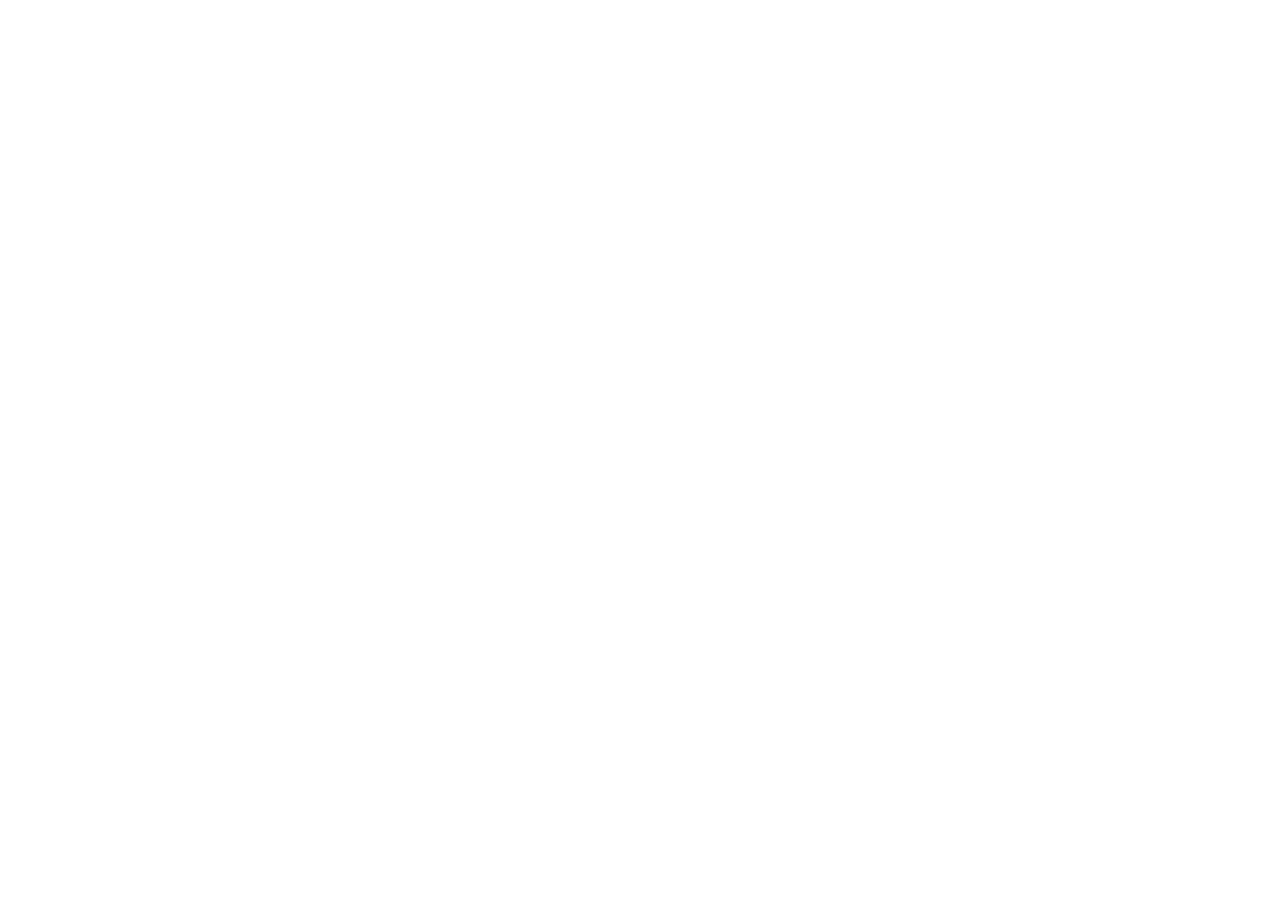
==== index.html @ c9d38338 "大事件练习" ====
<!DOCTYPE html>
<html lang="en">

<head>
    <meta charset="UTF-8">
    <meta name="viewport" content="width=device-width, initial-scale=1.0">
    <title>index</title>
</head>

<body>

</body>

</html>
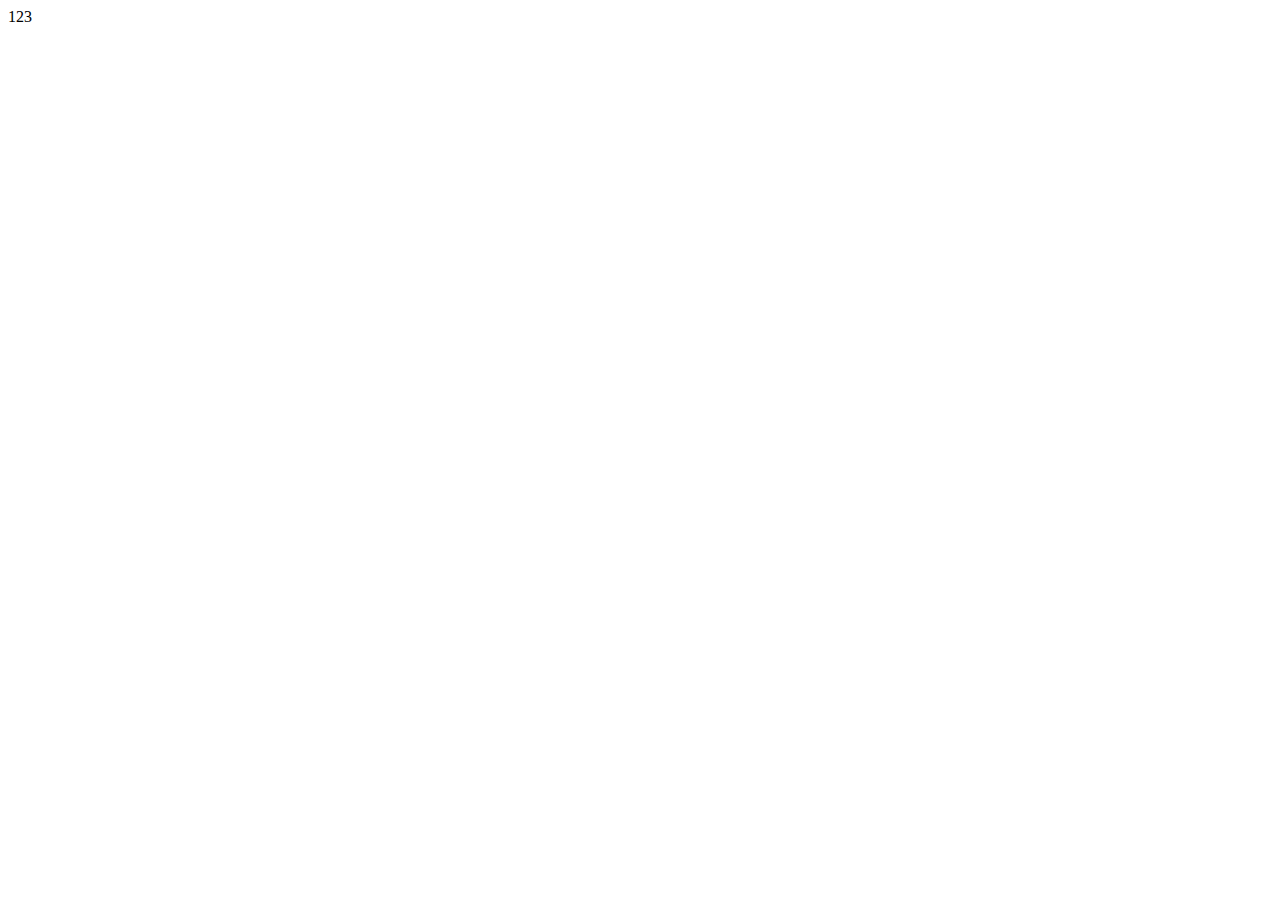
==== commit c206659b: "完成了登录和注册的功能" ====
--- a/index.html
+++ b/index.html
@@ -8,7 +8,7 @@
 </head>
 
 <body>
-
+    123
 </body>
 
 </html>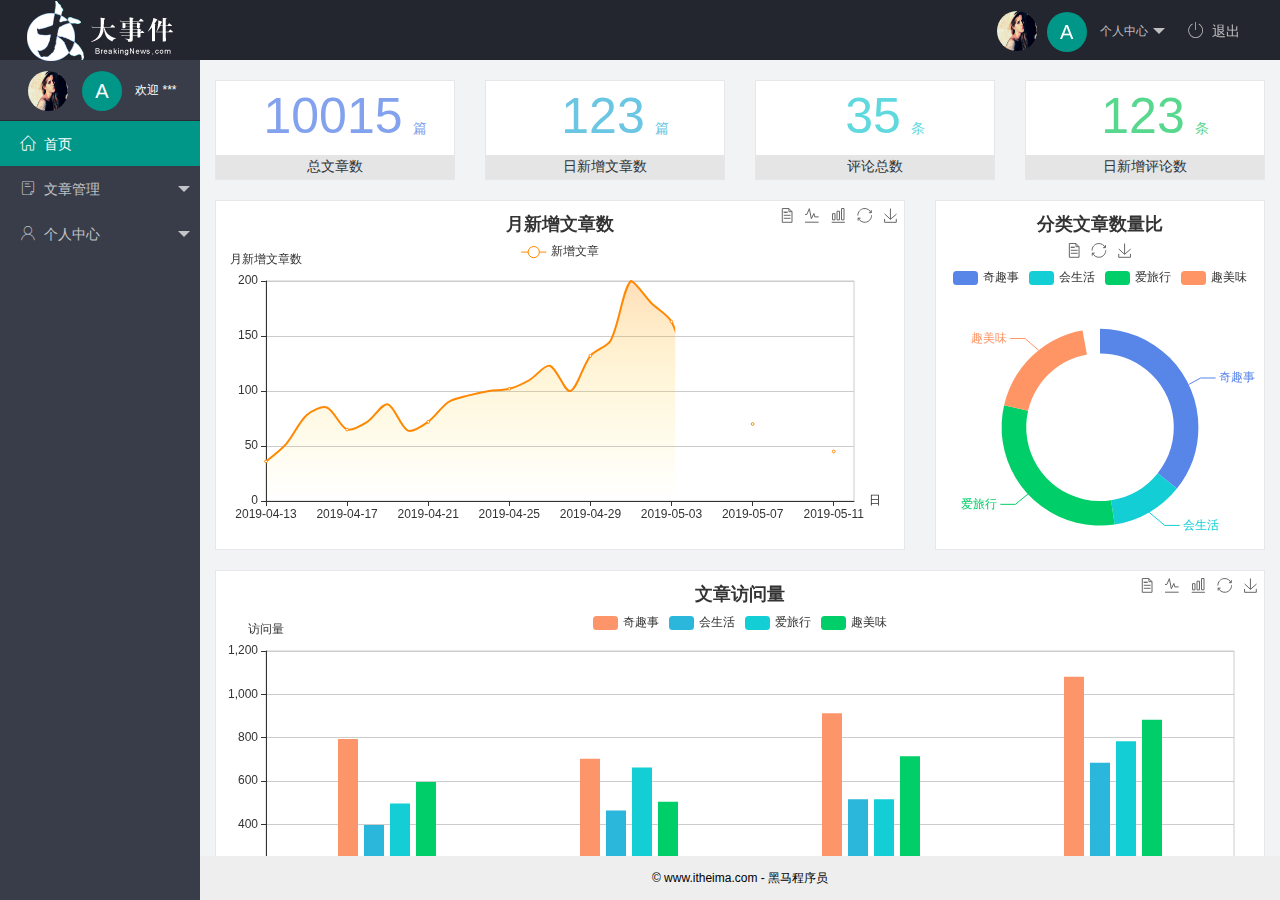
==== commit 20adfca5: "完成了主页功能的开发" ====
--- a/index.html
+++ b/index.html
@@ -4,11 +4,79 @@
 <head>
     <meta charset="UTF-8">
     <meta name="viewport" content="width=device-width, initial-scale=1.0">
-    <title>index</title>
+    <title>后台主页测试</title>
+    <link rel="stylesheet" href="./assets/lib/layui/css/layui.css">
+    <link rel="stylesheet" href="/assets/fonts/iconfont.css">
+    <link rel="stylesheet" href="./assets/css/index.css">
 </head>
 
-<body>
-    123
+<body class="layui-layout-body">
+
+    <div class="layui-layout layui-layout-admin">
+        <div class="layui-header">
+            <div class="layui-logo">
+                <img src="/assets/images/logo.png" alt="" />
+            </div>
+            <!-- 头部区域（可配合layui已有的水平导航） -->
+            <ul class="layui-nav layui-layout-right">
+                <li class="layui-nav-item">
+                    <a href="javascript:;" class="userinfo">
+                        <img src="./assets/images/sample2.jpg" class="layui-nav-img" /><span class="text-avatar">A</span> 个人中心
+                    </a>
+                    <dl class="layui-nav-child">
+                        <dd><a href="">基本资料</a></dd>
+                        <dd><a href="">更换头像</a></dd>
+                        <dd><a href="">重置密码</a></dd>
+                    </dl>
+                </li>
+                <li class="layui-nav-item"><a href="javascript:;" id="btnLogout"><span class="iconfont icon-tuichu"></span>退出</a></li>
+            </ul>
+        </div>
+        <div class="layui-side layui-bg-black">
+            <div class="layui-side-scroll" style="width: 205px;">
+                <div class="userinfo">
+                    <img src="./assets/images/sample2.jpg" class="layui-nav-img" /> <span class="text-avatar">A</span>
+                    <span id="welcome">欢迎 ***</span>
+                </div>
+                <!-- 左侧导航区域（可配合layui已有的垂直导航） -->
+                <ul class="layui-nav layui-nav-tree" lay-shrink="all">
+                    <li class="layui-nav-item layui-this"><a href="/home/dashboard.html" target="fm"><span class="iconfont icon-home"></span>首页</a></li>
+                    <li class="layui-nav-item">
+                        <a class="" href="javascript:;"><span class="iconfont icon-16"></span>文章管理</a>
+                        <dl class="layui-nav-child">
+                            <dd><a href="javascript:;"><i class="layui-icon layui-icon-app"></i>文章类别</a></dd>
+                            <dd><a href="javascript:;"><i class="layui-icon layui-icon-app"></i>文章列表</a></dd>
+                            <dd><a href="javascript:;"><i class="layui-icon layui-icon-app"></i>发布文章</a></dd>
+                        </dl>
+                    </li>
+                    <li class="layui-nav-item">
+                        <a href="javascript:;"><span class="iconfont icon-user"></span>个人中心</a>
+                        <dl class="layui-nav-child">
+                            <dd><a href="javascript:;"><i class="layui-icon layui-icon-app"></i>基本资料</a></dd>
+                            <dd><a href="javascript:;"><i class="layui-icon layui-icon-app"></i>更换头像</a></dd>
+                            <dd><a href="javascript:;"><i class="layui-icon layui-icon-app"></i>重置密码</a></dd>
+                        </dl>
+                    </li>
+                </ul>
+            </div>
+        </div>
+
+        <div class="layui-body">
+            <!-- 内容主体区域 -->
+            <iframe src="/home/dashboard.html" frameborder="0" name="fm"></iframe>
+        </div>
+
+        <div class="layui-footer">
+            <!-- 底部固定区域 -->
+            © www.itheima.com - 黑马程序员
+        </div>
+    </div>
+    <!-- 导入 layui 的JS文件 -->
+    <script src="./assets/lib/layui/layui.all.js"></script>
+    <!-- 导入Jquery -->
+    <script src="./assets/lib/jquery.js"></script>
+    <script src="./assets/js/baseAPI.js"></script>
+    <script src="./assets/js/index.js"></script>
 </body>
 
 </html>--- a/assets/lib/layui/css/layui.css
+++ b/assets/lib/layui/css/layui.css
@@ -0,0 +1,2 @@
+/** layui-v2.5.5 MIT License By https://www.layui.com */
+ .layui-inline,img{display:inline-block;vertical-align:middle}h1,h2,h3,h4,h5,h6{font-weight:400}.layui-edge,.layui-header,.layui-inline,.layui-main{position:relative}.layui-body,.layui-edge,.layui-elip{overflow:hidden}.layui-btn,.layui-edge,.layui-inline,img{vertical-align:middle}.layui-btn,.layui-disabled,.layui-icon,.layui-unselect{-moz-user-select:none;-webkit-user-select:none;-ms-user-select:none}.layui-elip,.layui-form-checkbox span,.layui-form-pane .layui-form-label{text-overflow:ellipsis;white-space:nowrap}.layui-breadcrumb,.layui-tree-btnGroup{visibility:hidden}blockquote,body,button,dd,div,dl,dt,form,h1,h2,h3,h4,h5,h6,input,li,ol,p,pre,td,textarea,th,ul{margin:0;padding:0;-webkit-tap-highlight-color:rgba(0,0,0,0)}a:active,a:hover{outline:0}img{border:none}li{list-style:none}table{border-collapse:collapse;border-spacing:0}h4,h5,h6{font-size:100%}button,input,optgroup,option,select,textarea{font-family:inherit;font-size:inherit;font-style:inherit;font-weight:inherit;outline:0}pre{white-space:pre-wrap;white-space:-moz-pre-wrap;white-space:-pre-wrap;white-space:-o-pre-wrap;word-wrap:break-word}body{line-height:24px;font:14px Helvetica Neue,Helvetica,PingFang SC,Tahoma,Arial,sans-serif}hr{height:1px;margin:10px 0;border:0;clear:both}a{color:#333;text-decoration:none}a:hover{color:#777}a cite{font-style:normal;*cursor:pointer}.layui-border-box,.layui-border-box *{box-sizing:border-box}.layui-box,.layui-box *{box-sizing:content-box}.layui-clear{clear:both;*zoom:1}.layui-clear:after{content:'\20';clear:both;*zoom:1;display:block;height:0}.layui-inline{*display:inline;*zoom:1}.layui-edge{display:inline-block;width:0;height:0;border-width:6px;border-style:dashed;border-color:transparent}.layui-edge-top{top:-4px;border-bottom-color:#999;border-bottom-style:solid}.layui-edge-right{border-left-color:#999;border-left-style:solid}.layui-edge-bottom{top:2px;border-top-color:#999;border-top-style:solid}.layui-edge-left{border-right-color:#999;border-right-style:solid}.layui-disabled,.layui-disabled:hover{color:#d2d2d2!important;cursor:not-allowed!important}.layui-circle{border-radius:100%}.layui-show{display:block!important}.layui-hide{display:none!important}@font-face{font-family:layui-icon;src:url(../font/iconfont.eot?v=250);src:url(../font/iconfont.eot?v=250#iefix) format('embedded-opentype'),url(../font/iconfont.woff2?v=250) format('woff2'),url(../font/iconfont.woff?v=250) format('woff'),url(../font/iconfont.ttf?v=250) format('truetype'),url(../font/iconfont.svg?v=250#layui-icon) format('svg')}.layui-icon{font-family:layui-icon!important;font-size:16px;font-style:normal;-webkit-font-smoothing:antialiased;-moz-osx-font-smoothing:grayscale}.layui-icon-reply-fill:before{content:"\e611"}.layui-icon-set-fill:before{content:"\e614"}.layui-icon-menu-fill:before{content:"\e60f"}.layui-icon-search:before{content:"\e615"}.layui-icon-share:before{content:"\e641"}.layui-icon-set-sm:before{content:"\e620"}.layui-icon-engine:before{content:"\e628"}.layui-icon-close:before{content:"\1006"}.layui-icon-close-fill:before{content:"\1007"}.layui-icon-chart-screen:before{content:"\e629"}.layui-icon-star:before{content:"\e600"}.layui-icon-circle-dot:before{content:"\e617"}.layui-icon-chat:before{content:"\e606"}.layui-icon-release:before{content:"\e609"}.layui-icon-list:before{content:"\e60a"}.layui-icon-chart:before{content:"\e62c"}.layui-icon-ok-circle:before{content:"\1005"}.layui-icon-layim-theme:before{content:"\e61b"}.layui-icon-table:before{content:"\e62d"}.layui-icon-right:before{content:"\e602"}.layui-icon-left:before{content:"\e603"}.layui-icon-cart-simple:before{content:"\e698"}.layui-icon-face-cry:before{content:"\e69c"}.layui-icon-face-smile:before{content:"\e6af"}.layui-icon-survey:before{content:"\e6b2"}.layui-icon-tree:before{content:"\e62e"}.layui-icon-upload-circle:before{content:"\e62f"}.layui-icon-add-circle:before{content:"\e61f"}.layui-icon-download-circle:before{content:"\e601"}.layui-icon-templeate-1:before{content:"\e630"}.layui-icon-util:before{content:"\e631"}.layui-icon-face-surprised:before{content:"\e664"}.layui-icon-edit:before{content:"\e642"}.layui-icon-speaker:before{content:"\e645"}.layui-icon-down:before{content:"\e61a"}.layui-icon-file:before{content:"\e621"}.layui-icon-layouts:before{content:"\e632"}.layui-icon-rate-half:before{content:"\e6c9"}.layui-icon-add-circle-fine:before{content:"\e608"}.layui-icon-prev-circle:before{content:"\e633"}.layui-icon-read:before{content:"\e705"}.layui-icon-404:before{content:"\e61c"}.layui-icon-carousel:before{content:"\e634"}.layui-icon-help:before{content:"\e607"}.layui-icon-code-circle:before{content:"\e635"}.layui-icon-water:before{content:"\e636"}.layui-icon-username:before{content:"\e66f"}.layui-icon-find-fill:before{content:"\e670"}.layui-icon-about:before{content:"\e60b"}.layui-icon-location:before{content:"\e715"}.layui-icon-up:before{content:"\e619"}.layui-icon-pause:before{content:"\e651"}.layui-icon-date:before{content:"\e637"}.layui-icon-layim-uploadfile:before{content:"\e61d"}.layui-icon-delete:before{content:"\e640"}.layui-icon-play:before{content:"\e652"}.layui-icon-top:before{content:"\e604"}.layui-icon-friends:before{content:"\e612"}.layui-icon-refresh-3:before{content:"\e9aa"}.layui-icon-ok:before{content:"\e605"}.layui-icon-layer:before{content:"\e638"}.layui-icon-face-smile-fine:before{content:"\e60c"}.layui-icon-dollar:before{content:"\e659"}.layui-icon-group:before{content:"\e613"}.layui-icon-layim-download:before{content:"\e61e"}.layui-icon-picture-fine:before{content:"\e60d"}.layui-icon-link:before{content:"\e64c"}.layui-icon-diamond:before{content:"\e735"}.layui-icon-log:before{content:"\e60e"}.layui-icon-rate-solid:before{content:"\e67a"}.layui-icon-fonts-del:before{content:"\e64f"}.layui-icon-unlink:before{content:"\e64d"}.layui-icon-fonts-clear:before{content:"\e639"}.layui-icon-triangle-r:before{content:"\e623"}.layui-icon-circle:before{content:"\e63f"}.layui-icon-radio:before{content:"\e643"}.layui-icon-align-center:before{content:"\e647"}.layui-icon-align-right:before{content:"\e648"}.layui-icon-align-left:before{content:"\e649"}.layui-icon-loading-1:before{content:"\e63e"}.layui-icon-return:before{content:"\e65c"}.layui-icon-fonts-strong:before{content:"\e62b"}.layui-icon-upload:before{content:"\e67c"}.layui-icon-dialogue:before{content:"\e63a"}.layui-icon-video:before{content:"\e6ed"}.layui-icon-headset:before{content:"\e6fc"}.layui-icon-cellphone-fine:before{content:"\e63b"}.layui-icon-add-1:before{content:"\e654"}.layui-icon-face-smile-b:before{content:"\e650"}.layui-icon-fonts-html:before{content:"\e64b"}.layui-icon-form:before{content:"\e63c"}.layui-icon-cart:before{content:"\e657"}.layui-icon-camera-fill:before{content:"\e65d"}.layui-icon-tabs:before{content:"\e62a"}.layui-icon-fonts-code:before{content:"\e64e"}.layui-icon-fire:before{content:"\e756"}.layui-icon-set:before{content:"\e716"}.layui-icon-fonts-u:before{content:"\e646"}.layui-icon-triangle-d:before{content:"\e625"}.layui-icon-tips:before{content:"\e702"}.layui-icon-picture:before{content:"\e64a"}.layui-icon-more-vertical:before{content:"\e671"}.layui-icon-flag:before{content:"\e66c"}.layui-icon-loading:before{content:"\e63d"}.layui-icon-fonts-i:before{content:"\e644"}.layui-icon-refresh-1:before{content:"\e666"}.layui-icon-rmb:before{content:"\e65e"}.layui-icon-home:before{content:"\e68e"}.layui-icon-user:before{content:"\e770"}.layui-icon-notice:before{content:"\e667"}.layui-icon-login-weibo:before{content:"\e675"}.layui-icon-voice:before{content:"\e688"}.layui-icon-upload-drag:before{content:"\e681"}.layui-icon-login-qq:before{content:"\e676"}.layui-icon-snowflake:before{content:"\e6b1"}.layui-icon-file-b:before{content:"\e655"}.layui-icon-template:before{content:"\e663"}.layui-icon-auz:before{content:"\e672"}.layui-icon-console:before{content:"\e665"}.layui-icon-app:before{content:"\e653"}.layui-icon-prev:before{content:"\e65a"}.layui-icon-website:before{content:"\e7ae"}.layui-icon-next:before{content:"\e65b"}.layui-icon-component:before{content:"\e857"}.layui-icon-more:before{content:"\e65f"}.layui-icon-login-wechat:before{content:"\e677"}.layui-icon-shrink-right:before{content:"\e668"}.layui-icon-spread-left:before{content:"\e66b"}.layui-icon-camera:before{content:"\e660"}.layui-icon-note:before{content:"\e66e"}.layui-icon-refresh:before{content:"\e669"}.layui-icon-female:before{content:"\e661"}.layui-icon-male:before{content:"\e662"}.layui-icon-password:before{content:"\e673"}.layui-icon-senior:before{content:"\e674"}.layui-icon-theme:before{content:"\e66a"}.layui-icon-tread:before{content:"\e6c5"}.layui-icon-praise:before{content:"\e6c6"}.layui-icon-star-fill:before{content:"\e658"}.layui-icon-rate:before{content:"\e67b"}.layui-icon-template-1:before{content:"\e656"}.layui-icon-vercode:before{content:"\e679"}.layui-icon-cellphone:before{content:"\e678"}.layui-icon-screen-full:before{content:"\e622"}.layui-icon-screen-restore:before{content:"\e758"}.layui-icon-cols:before{content:"\e610"}.layui-icon-export:before{content:"\e67d"}.layui-icon-print:before{content:"\e66d"}.layui-icon-slider:before{content:"\e714"}.layui-icon-addition:before{content:"\e624"}.layui-icon-subtraction:before{content:"\e67e"}.layui-icon-service:before{content:"\e626"}.layui-icon-transfer:before{content:"\e691"}.layui-main{width:1140px;margin:0 auto}.layui-header{z-index:1000;height:60px}.layui-header a:hover{transition:all .5s;-webkit-transition:all .5s}.layui-side{position:fixed;left:0;top:0;bottom:0;z-index:999;width:200px;overflow-x:hidden}.layui-side-scroll{position:relative;width:220px;height:100%;overflow-x:hidden}.layui-body{position:absolute;left:200px;right:0;top:0;bottom:0;z-index:998;width:auto;overflow-y:auto;box-sizing:border-box}.layui-layout-body{overflow:hidden}.layui-layout-admin .layui-header{background-color:#23262E}.layui-layout-admin .layui-side{top:60px;width:200px;overflow-x:hidden}.layui-layout-admin .layui-body{position:fixed;top:60px;bottom:44px}.layui-layout-admin .layui-main{width:auto;margin:0 15px}.layui-layout-admin .layui-footer{position:fixed;left:200px;right:0;bottom:0;height:44px;line-height:44px;padding:0 15px;background-color:#eee}.layui-layout-admin .layui-logo{position:absolute;left:0;top:0;width:200px;height:100%;line-height:60px;text-align:center;color:#009688;font-size:16px}.layui-layout-admin .layui-header .layui-nav{background:0 0}.layui-layout-left{position:absolute!important;left:200px;top:0}.layui-layout-right{position:absolute!important;right:0;top:0}.layui-container{position:relative;margin:0 auto;padding:0 15px;box-sizing:border-box}.layui-fluid{position:relative;margin:0 auto;padding:0 15px}.layui-row:after,.layui-row:before{content:'';display:block;clear:both}.layui-col-lg1,.layui-col-lg10,.layui-col-lg11,.layui-col-lg12,.layui-col-lg2,.layui-col-lg3,.layui-col-lg4,.layui-col-lg5,.layui-col-lg6,.layui-col-lg7,.layui-col-lg8,.layui-col-lg9,.layui-col-md1,.layui-col-md10,.layui-col-md11,.layui-col-md12,.layui-col-md2,.layui-col-md3,.layui-col-md4,.layui-col-md5,.layui-col-md6,.layui-col-md7,.layui-col-md8,.layui-col-md9,.layui-col-sm1,.layui-col-sm10,.layui-col-sm11,.layui-col-sm12,.layui-col-sm2,.layui-col-sm3,.layui-col-sm4,.layui-col-sm5,.layui-col-sm6,.layui-col-sm7,.layui-col-sm8,.layui-col-sm9,.layui-col-xs1,.layui-col-xs10,.layui-col-xs11,.layui-col-xs12,.layui-col-xs2,.layui-col-xs3,.layui-col-xs4,.layui-col-xs5,.layui-col-xs6,.layui-col-xs7,.layui-col-xs8,.layui-col-xs9{position:relative;display:block;box-sizing:border-box}.layui-col-xs1,.layui-col-xs10,.layui-col-xs11,.layui-col-xs12,.layui-col-xs2,.layui-col-xs3,.layui-col-xs4,.layui-col-xs5,.layui-col-xs6,.layui-col-xs7,.layui-col-xs8,.layui-col-xs9{float:left}.layui-col-xs1{width:8.33333333%}.layui-col-xs2{width:16.66666667%}.layui-col-xs3{width:25%}.layui-col-xs4{width:33.33333333%}.layui-col-xs5{width:41.66666667%}.layui-col-xs6{width:50%}.layui-col-xs7{width:58.33333333%}.layui-col-xs8{width:66.66666667%}.layui-col-xs9{width:75%}.layui-col-xs10{width:83.33333333%}.layui-col-xs11{width:91.66666667%}.layui-col-xs12{width:100%}.layui-col-xs-offset1{margin-left:8.33333333%}.layui-col-xs-offset2{margin-left:16.66666667%}.layui-col-xs-offset3{margin-left:25%}.layui-col-xs-offset4{margin-left:33.33333333%}.layui-col-xs-offset5{margin-left:41.66666667%}.layui-col-xs-offset6{margin-left:50%}.layui-col-xs-offset7{margin-left:58.33333333%}.layui-col-xs-offset8{margin-left:66.66666667%}.layui-col-xs-offset9{margin-left:75%}.layui-col-xs-offset10{margin-left:83.33333333%}.layui-col-xs-offset11{margin-left:91.66666667%}.layui-col-xs-offset12{margin-left:100%}@media screen and (max-width:768px){.layui-hide-xs{display:none!important}.layui-show-xs-block{display:block!important}.layui-show-xs-inline{display:inline!important}.layui-show-xs-inline-block{display:inline-block!important}}@media screen and (min-width:768px){.layui-container{width:750px}.layui-hide-sm{display:none!important}.layui-show-sm-block{display:block!important}.layui-show-sm-inline{display:inline!important}.layui-show-sm-inline-block{display:inline-block!important}.layui-col-sm1,.layui-col-sm10,.layui-col-sm11,.layui-col-sm12,.layui-col-sm2,.layui-col-sm3,.layui-col-sm4,.layui-col-sm5,.layui-col-sm6,.layui-col-sm7,.layui-col-sm8,.layui-col-sm9{float:left}.layui-col-sm1{width:8.33333333%}.layui-col-sm2{width:16.66666667%}.layui-col-sm3{width:25%}.layui-col-sm4{width:33.33333333%}.layui-col-sm5{width:41.66666667%}.layui-col-sm6{width:50%}.layui-col-sm7{width:58.33333333%}.layui-col-sm8{width:66.66666667%}.layui-col-sm9{width:75%}.layui-col-sm10{width:83.33333333%}.layui-col-sm11{width:91.66666667%}.layui-col-sm12{width:100%}.layui-col-sm-offset1{margin-left:8.33333333%}.layui-col-sm-offset2{margin-left:16.66666667%}.layui-col-sm-offset3{margin-left:25%}.layui-col-sm-offset4{margin-left:33.33333333%}.layui-col-sm-offset5{margin-left:41.66666667%}.layui-col-sm-offset6{margin-left:50%}.layui-col-sm-offset7{margin-left:58.33333333%}.layui-col-sm-offset8{margin-left:66.66666667%}.layui-col-sm-offset9{margin-left:75%}.layui-col-sm-offset10{margin-left:83.33333333%}.layui-col-sm-offset11{margin-left:91.66666667%}.layui-col-sm-offset12{margin-left:100%}}@media screen and (min-width:992px){.layui-container{width:970px}.layui-hide-md{display:none!important}.layui-show-md-block{display:block!important}.layui-show-md-inline{display:inline!important}.layui-show-md-inline-block{display:inline-block!important}.layui-col-md1,.layui-col-md10,.layui-col-md11,.layui-col-md12,.layui-col-md2,.layui-col-md3,.layui-col-md4,.layui-col-md5,.layui-col-md6,.layui-col-md7,.layui-col-md8,.layui-col-md9{float:left}.layui-col-md1{width:8.33333333%}.layui-col-md2{width:16.66666667%}.layui-col-md3{width:25%}.layui-col-md4{width:33.33333333%}.layui-col-md5{width:41.66666667%}.layui-col-md6{width:50%}.layui-col-md7{width:58.33333333%}.layui-col-md8{width:66.66666667%}.layui-col-md9{width:75%}.layui-col-md10{width:83.33333333%}.layui-col-md11{width:91.66666667%}.layui-col-md12{width:100%}.layui-col-md-offset1{margin-left:8.33333333%}.layui-col-md-offset2{margin-left:16.66666667%}.layui-col-md-offset3{margin-left:25%}.layui-col-md-offset4{margin-left:33.33333333%}.layui-col-md-offset5{margin-left:41.66666667%}.layui-col-md-offset6{margin-left:50%}.layui-col-md-offset7{margin-left:58.33333333%}.layui-col-md-offset8{margin-left:66.66666667%}.layui-col-md-offset9{margin-left:75%}.layui-col-md-offset10{margin-left:83.33333333%}.layui-col-md-offset11{margin-left:91.66666667%}.layui-col-md-offset12{margin-left:100%}}@media screen and (min-width:1200px){.layui-container{width:1170px}.layui-hide-lg{display:none!important}.layui-show-lg-block{display:block!important}.layui-show-lg-inline{display:inline!important}.layui-show-lg-inline-block{display:inline-block!important}.layui-col-lg1,.layui-col-lg10,.layui-col-lg11,.layui-col-lg12,.layui-col-lg2,.layui-col-lg3,.layui-col-lg4,.layui-col-lg5,.layui-col-lg6,.layui-col-lg7,.layui-col-lg8,.layui-col-lg9{float:left}.layui-col-lg1{width:8.33333333%}.layui-col-lg2{width:16.66666667%}.layui-col-lg3{width:25%}.layui-col-lg4{width:33.33333333%}.layui-col-lg5{width:41.66666667%}.layui-col-lg6{width:50%}.layui-col-lg7{width:58.33333333%}.layui-col-lg8{width:66.66666667%}.layui-col-lg9{width:75%}.layui-col-lg10{width:83.33333333%}.layui-col-lg11{width:91.66666667%}.layui-col-lg12{width:100%}.layui-col-lg-offset1{margin-left:8.33333333%}.layui-col-lg-offset2{margin-left:16.66666667%}.layui-col-lg-offset3{margin-left:25%}.layui-col-lg-offset4{margin-left:33.33333333%}.layui-col-lg-offset5{margin-left:41.66666667%}.layui-col-lg-offset6{margin-left:50%}.layui-col-lg-offset7{margin-left:58.33333333%}.layui-col-lg-offset8{margin-left:66.66666667%}.layui-col-lg-offset9{margin-left:75%}.layui-col-lg-offset10{margin-left:83.33333333%}.layui-col-lg-offset11{margin-left:91.66666667%}.layui-col-lg-offset12{margin-left:100%}}.layui-col-space1{margin:-.5px}.layui-col-space1>*{padding:.5px}.layui-col-space3{margin:-1.5px}.layui-col-space3>*{padding:1.5px}.layui-col-space5{margin:-2.5px}.layui-col-space5>*{padding:2.5px}.layui-col-space8{margin:-3.5px}.layui-col-space8>*{padding:3.5px}.layui-col-space10{margin:-5px}.layui-col-space10>*{padding:5px}.layui-col-space12{margin:-6px}.layui-col-space12>*{padding:6px}.layui-col-space15{margin:-7.5px}.layui-col-space15>*{padding:7.5px}.layui-col-space18{margin:-9px}.layui-col-space18>*{padding:9px}.layui-col-space20{margin:-10px}.layui-col-space20>*{padding:10px}.layui-col-space22{margin:-11px}.layui-col-space22>*{padding:11px}.layui-col-space25{margin:-12.5px}.layui-col-space25>*{padding:12.5px}.layui-col-space30{margin:-15px}.layui-col-space30>*{padding:15px}.layui-btn,.layui-input,.layui-select,.layui-textarea,.layui-upload-button{outline:0;-webkit-appearance:none;transition:all .3s;-webkit-transition:all .3s;box-sizing:border-box}.layui-elem-quote{margin-bottom:10px;padding:15px;line-height:22px;border-left:5px solid #009688;border-radius:0 2px 2px 0;background-color:#f2f2f2}.layui-quote-nm{border-style:solid;border-width:1px 1px 1px 5px;background:0 0}.layui-elem-field{margin-bottom:10px;padding:0;border-width:1px;border-style:solid}.layui-elem-field legend{margin-left:20px;padding:0 10px;font-size:20px;font-weight:300}.layui-field-title{margin:10px 0 20px;border-width:1px 0 0}.layui-field-box{padding:10px 15px}.layui-field-title .layui-field-box{padding:10px 0}.layui-progress{position:relative;height:6px;border-radius:20px;background-color:#e2e2e2}.layui-progress-bar{position:absolute;left:0;top:0;width:0;max-width:100%;height:6px;border-radius:20px;text-align:right;background-color:#5FB878;transition:all .3s;-webkit-transition:all .3s}.layui-progress-big,.layui-progress-big .layui-progress-bar{height:18px;line-height:18px}.layui-progress-text{position:relative;top:-20px;line-height:18px;font-size:12px;color:#666}.layui-progress-big .layui-progress-text{position:static;padding:0 10px;color:#fff}.layui-collapse{border-width:1px;border-style:solid;border-radius:2px}.layui-colla-content,.layui-colla-item{border-top-width:1px;border-top-style:solid}.layui-colla-item:first-child{border-top:none}.layui-colla-title{position:relative;height:42px;line-height:42px;padding:0 15px 0 35px;color:#333;background-color:#f2f2f2;cursor:pointer;font-size:14px;overflow:hidden}.layui-colla-content{display:none;padding:10px 15px;line-height:22px;color:#666}.layui-colla-icon{position:absolute;left:15px;top:0;font-size:14px}.layui-card{margin-bottom:15px;border-radius:2px;background-color:#fff;box-shadow:0 1px 2px 0 rgba(0,0,0,.05)}.layui-card:last-child{margin-bottom:0}.layui-card-header{position:relative;height:42px;line-height:42px;padding:0 15px;border-bottom:1px solid #f6f6f6;color:#333;border-radius:2px 2px 0 0;font-size:14px}.layui-bg-black,.layui-bg-blue,.layui-bg-cyan,.layui-bg-green,.layui-bg-orange,.layui-bg-red{color:#fff!important}.layui-card-body{position:relative;padding:10px 15px;line-height:24px}.layui-card-body[pad15]{padding:15px}.layui-card-body[pad20]{padding:20px}.layui-card-body .layui-table{margin:5px 0}.layui-card .layui-tab{margin:0}.layui-panel-window{position:relative;padding:15px;border-radius:0;border-top:5px solid #E6E6E6;background-color:#fff}.layui-auxiliar-moving{position:fixed;left:0;right:0;top:0;bottom:0;width:100%;height:100%;background:0 0;z-index:9999999999}.layui-form-label,.layui-form-mid,.layui-form-select,.layui-input-block,.layui-input-inline,.layui-textarea{position:relative}.layui-bg-red{background-color:#FF5722!important}.layui-bg-orange{background-color:#FFB800!important}.layui-bg-green{background-color:#009688!important}.layui-bg-cyan{background-color:#2F4056!important}.layui-bg-blue{background-color:#1E9FFF!important}.layui-bg-black{background-color:#393D49!important}.layui-bg-gray{background-color:#eee!important;color:#666!important}.layui-badge-rim,.layui-colla-content,.layui-colla-item,.layui-collapse,.layui-elem-field,.layui-form-pane .layui-form-item[pane],.layui-form-pane .layui-form-label,.layui-input,.layui-layedit,.layui-layedit-tool,.layui-quote-nm,.layui-select,.layui-tab-bar,.layui-tab-card,.layui-tab-title,.layui-tab-title .layui-this:after,.layui-textarea{border-color:#e6e6e6}.layui-timeline-item:before,hr{background-color:#e6e6e6}.layui-text{line-height:22px;font-size:14px;color:#666}.layui-text h1,.layui-text h2,.layui-text h3{font-weight:500;color:#333}.layui-text h1{font-size:30px}.layui-text h2{font-size:24px}.layui-text h3{font-size:18px}.layui-text a:not(.layui-btn){color:#01AAED}.layui-text a:not(.layui-btn):hover{text-decoration:underline}.layui-text ul{padding:5px 0 5px 15px}.layui-text ul li{margin-top:5px;list-style-type:disc}.layui-text em,.layui-word-aux{color:#999!important;padding:0 5px!important}.layui-btn{display:inline-block;height:38px;line-height:38px;padding:0 18px;background-color:#009688;color:#fff;white-space:nowrap;text-align:center;font-size:14px;border:none;border-radius:2px;cursor:pointer}.layui-btn:hover{opacity:.8;filter:alpha(opacity=80);color:#fff}.layui-btn:active{opacity:1;filter:alpha(opacity=100)}.layui-btn+.layui-btn{margin-left:10px}.layui-btn-container{font-size:0}.layui-btn-container .layui-btn{margin-right:10px;margin-bottom:10px}.layui-btn-container .layui-btn+.layui-btn{margin-left:0}.layui-table .layui-btn-container .layui-btn{margin-bottom:9px}.layui-btn-radius{border-radius:100px}.layui-btn .layui-icon{margin-right:3px;font-size:18px;vertical-align:bottom;vertical-align:middle\9}.layui-btn-primary{border:1px solid #C9C9C9;background-color:#fff;color:#555}.layui-btn-primary:hover{border-color:#009688;color:#333}.layui-btn-normal{background-color:#1E9FFF}.layui-btn-warm{background-color:#FFB800}.layui-btn-danger{background-color:#FF5722}.layui-btn-checked{background-color:#5FB878}.layui-btn-disabled,.layui-btn-disabled:active,.layui-btn-disabled:hover{border:1px solid #e6e6e6;background-color:#FBFBFB;color:#C9C9C9;cursor:not-allowed;opacity:1}.layui-btn-lg{height:44px;line-height:44px;padding:0 25px;font-size:16px}.layui-btn-sm{height:30px;line-height:30px;padding:0 10px;font-size:12px}.layui-btn-sm i{font-size:16px!important}.layui-btn-xs{height:22px;line-height:22px;padding:0 5px;font-size:12px}.layui-btn-xs i{font-size:14px!important}.layui-btn-group{display:inline-block;vertical-align:middle;font-size:0}.layui-btn-group .layui-btn{margin-left:0!important;margin-right:0!important;border-left:1px solid rgba(255,255,255,.5);border-radius:0}.layui-btn-group .layui-btn-primary{border-left:none}.layui-btn-group .layui-btn-primary:hover{border-color:#C9C9C9;color:#009688}.layui-btn-group .layui-btn:first-child{border-left:none;border-radius:2px 0 0 2px}.layui-btn-group .layui-btn-primary:first-child{border-left:1px solid #c9c9c9}.layui-btn-group .layui-btn:last-child{border-radius:0 2px 2px 0}.layui-btn-group .layui-btn+.layui-btn{margin-left:0}.layui-btn-group+.layui-btn-group{margin-left:10px}.layui-btn-fluid{width:100%}.layui-input,.layui-select,.layui-textarea{height:38px;line-height:1.3;line-height:38px\9;border-width:1px;border-style:solid;background-color:#fff;border-radius:2px}.layui-input::-webkit-input-placeholder,.layui-select::-webkit-input-placeholder,.layui-textarea::-webkit-input-placeholder{line-height:1.3}.layui-input,.layui-textarea{display:block;width:100%;padding-left:10px}.layui-input:hover,.layui-textarea:hover{border-color:#D2D2D2!important}.layui-input:focus,.layui-textarea:focus{border-color:#C9C9C9!important}.layui-textarea{min-height:100px;height:auto;line-height:20px;padding:6px 10px;resize:vertical}.layui-select{padding:0 10px}.layui-form input[type=checkbox],.layui-form input[type=radio],.layui-form select{display:none}.layui-form [lay-ignore]{display:initial}.layui-form-item{margin-bottom:15px;clear:both;*zoom:1}.layui-form-item:after{content:'\20';clear:both;*zoom:1;display:block;height:0}.layui-form-label{float:left;display:block;padding:9px 15px;width:80px;font-weight:400;line-height:20px;text-align:right}.layui-form-label-col{display:block;float:none;padding:9px 0;line-height:20px;text-align:left}.layui-form-item .layui-inline{margin-bottom:5px;margin-right:10px}.layui-input-block{margin-left:110px;min-height:36px}.layui-input-inline{display:inline-block;vertical-align:middle}.layui-form-item .layui-input-inline{float:left;width:190px;margin-right:10px}.layui-form-text .layui-input-inline{width:auto}.layui-form-mid{float:left;display:block;padding:9px 0!important;line-height:20px;margin-right:10px}.layui-form-danger+.layui-form-select .layui-input,.layui-form-danger:focus{border-color:#FF5722!important}.layui-form-select .layui-input{padding-right:30px;cursor:pointer}.layui-form-select .layui-edge{position:absolute;right:10px;top:50%;margin-top:-3px;cursor:pointer;border-width:6px;border-top-color:#c2c2c2;border-top-style:solid;transition:all .3s;-webkit-transition:all .3s}.layui-form-select dl{display:none;position:absolute;left:0;top:42px;padding:5px 0;z-index:899;min-width:100%;border:1px solid #d2d2d2;max-height:300px;overflow-y:auto;background-color:#fff;border-radius:2px;box-shadow:0 2px 4px rgba(0,0,0,.12);box-sizing:border-box}.layui-form-select dl dd,.layui-form-select dl dt{padding:0 10px;line-height:36px;white-space:nowrap;overflow:hidden;text-overflow:ellipsis}.layui-form-select dl dt{font-size:12px;color:#999}.layui-form-select dl dd{cursor:pointer}.layui-form-select dl dd:hover{background-color:#f2f2f2;-webkit-transition:.5s all;transition:.5s all}.layui-form-select .layui-select-group dd{padding-left:20px}.layui-form-select dl dd.layui-select-tips{padding-left:10px!important;color:#999}.layui-form-select dl dd.layui-this{background-color:#5FB878;color:#fff}.layui-form-checkbox,.layui-form-select dl dd.layui-disabled{background-color:#fff}.layui-form-selected dl{display:block}.layui-form-checkbox,.layui-form-checkbox *,.layui-form-switch{display:inline-block;vertical-align:middle}.layui-form-selected .layui-edge{margin-top:-9px;-webkit-transform:rotate(180deg);transform:rotate(180deg);margin-top:-3px\9}:root .layui-form-selected .layui-edge{margin-top:-9px\0/IE9}.layui-form-selectup dl{top:auto;bottom:42px}.layui-select-none{margin:5px 0;text-align:center;color:#999}.layui-select-disabled .layui-disabled{border-color:#eee!important}.layui-select-disabled .layui-edge{border-top-color:#d2d2d2}.layui-form-checkbox{position:relative;height:30px;line-height:30px;margin-right:10px;padding-right:30px;cursor:pointer;font-size:0;-webkit-transition:.1s linear;transition:.1s linear;box-sizing:border-box}.layui-form-checkbox span{padding:0 10px;height:100%;font-size:14px;border-radius:2px 0 0 2px;background-color:#d2d2d2;color:#fff;overflow:hidden}.layui-form-checkbox:hover span{background-color:#c2c2c2}.layui-form-checkbox i{position:absolute;right:0;top:0;width:30px;height:28px;border:1px solid #d2d2d2;border-left:none;border-radius:0 2px 2px 0;color:#fff;font-size:20px;text-align:center}.layui-form-checkbox:hover i{border-color:#c2c2c2;color:#c2c2c2}.layui-form-checked,.layui-form-checked:hover{border-color:#5FB878}.layui-form-checked span,.layui-form-checked:hover span{background-color:#5FB878}.layui-form-checked i,.layui-form-checked:hover i{color:#5FB878}.layui-form-item .layui-form-checkbox{margin-top:4px}.layui-form-checkbox[lay-skin=primary]{height:auto!important;line-height:normal!important;min-width:18px;min-height:18px;border:none!important;margin-right:0;padding-left:28px;padding-right:0;background:0 0}.layui-form-checkbox[lay-skin=primary] span{padding-left:0;padding-right:15px;line-height:18px;background:0 0;color:#666}.layui-form-checkbox[lay-skin=primary] i{right:auto;left:0;width:16px;height:16px;line-height:16px;border:1px solid #d2d2d2;font-size:12px;border-radius:2px;background-color:#fff;-webkit-transition:.1s linear;transition:.1s linear}.layui-form-checkbox[lay-skin=primary]:hover i{border-color:#5FB878;color:#fff}.layui-form-checked[lay-skin=primary] i{border-color:#5FB878!important;background-color:#5FB878;color:#fff}.layui-checkbox-disbaled[lay-skin=primary] span{background:0 0!important;color:#c2c2c2}.layui-checkbox-disbaled[lay-skin=primary]:hover i{border-color:#d2d2d2}.layui-form-item .layui-form-checkbox[lay-skin=primary]{margin-top:10px}.layui-form-switch{position:relative;height:22px;line-height:22px;min-width:35px;padding:0 5px;margin-top:8px;border:1px solid #d2d2d2;border-radius:20px;cursor:pointer;background-color:#fff;-webkit-transition:.1s linear;transition:.1s linear}.layui-form-switch i{position:absolute;left:5px;top:3px;width:16px;height:16px;border-radius:20px;background-color:#d2d2d2;-webkit-transition:.1s linear;transition:.1s linear}.layui-form-switch em{position:relative;top:0;width:25px;margin-left:21px;padding:0!important;text-align:center!important;color:#999!important;font-style:normal!important;font-size:12px}.layui-form-onswitch{border-color:#5FB878;background-color:#5FB878}.layui-checkbox-disbaled,.layui-checkbox-disbaled i{border-color:#e2e2e2!important}.layui-form-onswitch i{left:100%;margin-left:-21px;background-color:#fff}.layui-form-onswitch em{margin-left:5px;margin-right:21px;color:#fff!important}.layui-checkbox-disbaled span{background-color:#e2e2e2!important}.layui-checkbox-disbaled:hover i{color:#fff!important}[lay-radio]{display:none}.layui-form-radio,.layui-form-radio *{display:inline-block;vertical-align:middle}.layui-form-radio{line-height:28px;margin:6px 10px 0 0;padding-right:10px;cursor:pointer;font-size:0}.layui-form-radio *{font-size:14px}.layui-form-radio>i{margin-right:8px;font-size:22px;color:#c2c2c2}.layui-form-radio>i:hover,.layui-form-radioed>i{color:#5FB878}.layui-radio-disbaled>i{color:#e2e2e2!important}.layui-form-pane .layui-form-label{width:110px;padding:8px 15px;height:38px;line-height:20px;border-width:1px;border-style:solid;border-radius:2px 0 0 2px;text-align:center;background-color:#FBFBFB;overflow:hidden;box-sizing:border-box}.layui-form-pane .layui-input-inline{margin-left:-1px}.layui-form-pane .layui-input-block{margin-left:110px;left:-1px}.layui-form-pane .layui-input{border-radius:0 2px 2px 0}.layui-form-pane .layui-form-text .layui-form-label{float:none;width:100%;border-radius:2px;box-sizing:border-box;text-align:left}.layui-form-pane .layui-form-text .layui-input-inline{display:block;margin:0;top:-1px;clear:both}.layui-form-pane .layui-form-text .layui-input-block{margin:0;left:0;top:-1px}.layui-form-pane .layui-form-text .layui-textarea{min-height:100px;border-radius:0 0 2px 2px}.layui-form-pane .layui-form-checkbox{margin:4px 0 4px 10px}.layui-form-pane .layui-form-radio,.layui-form-pane .layui-form-switch{margin-top:6px;margin-left:10px}.layui-form-pane .layui-form-item[pane]{position:relative;border-width:1px;border-style:solid}.layui-form-pane .layui-form-item[pane] .layui-form-label{position:absolute;left:0;top:0;height:100%;border-width:0 1px 0 0}.layui-form-pane .layui-form-item[pane] .layui-input-inline{margin-left:110px}@media screen and (max-width:450px){.layui-form-item .layui-form-label{text-overflow:ellipsis;overflow:hidden;white-space:nowrap}.layui-form-item .layui-inline{display:block;margin-right:0;margin-bottom:20px;clear:both}.layui-form-item .layui-inline:after{content:'\20';clear:both;display:block;height:0}.layui-form-item .layui-input-inline{display:block;float:none;left:-3px;width:auto;margin:0 0 10px 112px}.layui-form-item .layui-input-inline+.layui-form-mid{margin-left:110px;top:-5px;padding:0}.layui-form-item .layui-form-checkbox{margin-right:5px;margin-bottom:5px}}.layui-layedit{border-width:1px;border-style:solid;border-radius:2px}.layui-layedit-tool{padding:3px 5px;border-bottom-width:1px;border-bottom-style:solid;font-size:0}.layedit-tool-fixed{position:fixed;top:0;border-top:1px solid #e2e2e2}.layui-layedit-tool .layedit-tool-mid,.layui-layedit-tool .layui-icon{display:inline-block;vertical-align:middle;text-align:center;font-size:14px}.layui-layedit-tool .layui-icon{position:relative;width:32px;height:30px;line-height:30px;margin:3px 5px;color:#777;cursor:pointer;border-radius:2px}.layui-layedit-tool .layui-icon:hover{color:#393D49}.layui-layedit-tool .layui-icon:active{color:#000}.layui-layedit-tool .layedit-tool-active{background-color:#e2e2e2;color:#000}.layui-layedit-tool .layui-disabled,.layui-layedit-tool .layui-disabled:hover{color:#d2d2d2;cursor:not-allowed}.layui-layedit-tool .layedit-tool-mid{width:1px;height:18px;margin:0 10px;background-color:#d2d2d2}.layedit-tool-html{width:50px!important;font-size:30px!important}.layedit-tool-b,.layedit-tool-code,.layedit-tool-help{font-size:16px!important}.layedit-tool-d,.layedit-tool-face,.layedit-tool-image,.layedit-tool-unlink{font-size:18px!important}.layedit-tool-image input{position:absolute;font-size:0;left:0;top:0;width:100%;height:100%;opacity:.01;filter:Alpha(opacity=1);cursor:pointer}.layui-layedit-iframe iframe{display:block;width:100%}#LAY_layedit_code{overflow:hidden}.layui-laypage{display:inline-block;*display:inline;*zoom:1;vertical-align:middle;margin:10px 0;font-size:0}.layui-laypage>a:first-child,.layui-laypage>a:first-child em{border-radius:2px 0 0 2px}.layui-laypage>a:last-child,.layui-laypage>a:last-child em{border-radius:0 2px 2px 0}.layui-laypage>:first-child{margin-left:0!important}.layui-laypage>:last-child{margin-right:0!important}.layui-laypage a,.layui-laypage button,.layui-laypage input,.layui-laypage select,.layui-laypage span{border:1px solid #e2e2e2}.layui-laypage a,.layui-laypage span{display:inline-block;*display:inline;*zoom:1;vertical-align:middle;padding:0 15px;height:28px;line-height:28px;margin:0 -1px 5px 0;background-color:#fff;color:#333;font-size:12px}.layui-flow-more a *,.layui-laypage input,.layui-table-view select[lay-ignore]{display:inline-block}.layui-laypage a:hover{color:#009688}.layui-laypage em{font-style:normal}.layui-laypage .layui-laypage-spr{color:#999;font-weight:700}.layui-laypage a{text-decoration:none}.layui-laypage .layui-laypage-curr{position:relative}.layui-laypage .layui-laypage-curr em{position:relative;color:#fff}.layui-laypage .layui-laypage-curr .layui-laypage-em{position:absolute;left:-1px;top:-1px;padding:1px;width:100%;height:100%;background-color:#009688}.layui-laypage-em{border-radius:2px}.layui-laypage-next em,.layui-laypage-prev em{font-family:Sim sun;font-size:16px}.layui-laypage .layui-laypage-count,.layui-laypage .layui-laypage-limits,.layui-laypage .layui-laypage-refresh,.layui-laypage .layui-laypage-skip{margin-left:10px;margin-right:10px;padding:0;border:none}.layui-laypage .layui-laypage-limits,.layui-laypage .layui-laypage-refresh{vertical-align:top}.layui-laypage .layui-laypage-refresh i{font-size:18px;cursor:pointer}.layui-laypage select{height:22px;padding:3px;border-radius:2px;cursor:pointer}.layui-laypage .layui-laypage-skip{height:30px;line-height:30px;color:#999}.layui-laypage button,.layui-laypage input{height:30px;line-height:30px;border-radius:2px;vertical-align:top;background-color:#fff;box-sizing:border-box}.layui-laypage input{width:40px;margin:0 10px;padding:0 3px;text-align:center}.layui-laypage input:focus,.layui-laypage select:focus{border-color:#009688!important}.layui-laypage button{margin-left:10px;padding:0 10px;cursor:pointer}.layui-table,.layui-table-view{margin:10px 0}.layui-flow-more{margin:10px 0;text-align:center;color:#999;font-size:14px}.layui-flow-more a{height:32px;line-height:32px}.layui-flow-more a *{vertical-align:top}.layui-flow-more a cite{padding:0 20px;border-radius:3px;background-color:#eee;color:#333;font-style:normal}.layui-flow-more a cite:hover{opacity:.8}.layui-flow-more a i{font-size:30px;color:#737383}.layui-table{width:100%;background-color:#fff;color:#666}.layui-table tr{transition:all .3s;-webkit-transition:all .3s}.layui-table th{text-align:left;font-weight:400}.layui-table tbody tr:hover,.layui-table thead tr,.layui-table-click,.layui-table-header,.layui-table-hover,.layui-table-mend,.layui-table-patch,.layui-table-tool,.layui-table-total,.layui-table-total tr,.layui-table[lay-even] tr:nth-child(even){background-color:#f2f2f2}.layui-table td,.layui-table th,.layui-table-col-set,.layui-table-fixed-r,.layui-table-grid-down,.layui-table-header,.layui-table-page,.layui-table-tips-main,.layui-table-tool,.layui-table-total,.layui-table-view,.layui-table[lay-skin=line],.layui-table[lay-skin=row]{border-width:1px;border-style:solid;border-color:#e6e6e6}.layui-table td,.layui-table th{position:relative;padding:9px 15px;min-height:20px;line-height:20px;font-size:14px}.layui-table[lay-skin=line] td,.layui-table[lay-skin=line] th{border-width:0 0 1px}.layui-table[lay-skin=row] td,.layui-table[lay-skin=row] th{border-width:0 1px 0 0}.layui-table[lay-skin=nob] td,.layui-table[lay-skin=nob] th{border:none}.layui-table img{max-width:100px}.layui-table[lay-size=lg] td,.layui-table[lay-size=lg] th{padding:15px 30px}.layui-table-view .layui-table[lay-size=lg] .layui-table-cell{height:40px;line-height:40px}.layui-table[lay-size=sm] td,.layui-table[lay-size=sm] th{font-size:12px;padding:5px 10px}.layui-table-view .layui-table[lay-size=sm] .layui-table-cell{height:20px;line-height:20px}.layui-table[lay-data]{display:none}.layui-table-box{position:relative;overflow:hidden}.layui-table-view .layui-table{position:relative;width:auto;margin:0}.layui-table-view .layui-table[lay-skin=line]{border-width:0 1px 0 0}.layui-table-view .layui-table[lay-skin=row]{border-width:0 0 1px}.layui-table-view .layui-table td,.layui-table-view .layui-table th{padding:5px 0;border-top:none;border-left:none}.layui-table-view .layui-table th.layui-unselect .layui-table-cell span{cursor:pointer}.layui-table-view .layui-table td{cursor:default}.layui-table-view .layui-table td[data-edit=text]{cursor:text}.layui-table-view .layui-form-checkbox[lay-skin=primary] i{width:18px;height:18px}.layui-table-view .layui-form-radio{line-height:0;padding:0}.layui-table-view .layui-form-radio>i{margin:0;font-size:20px}.layui-table-init{position:absolute;left:0;top:0;width:100%;height:100%;text-align:center;z-index:110}.layui-table-init .layui-icon{position:absolute;left:50%;top:50%;margin:-15px 0 0 -15px;font-size:30px;color:#c2c2c2}.layui-table-header{border-width:0 0 1px;overflow:hidden}.layui-table-header .layui-table{margin-bottom:-1px}.layui-table-tool .layui-inline[lay-event]{position:relative;width:26px;height:26px;padding:5px;line-height:16px;margin-right:10px;text-align:center;color:#333;border:1px solid #ccc;cursor:pointer;-webkit-transition:.5s all;transition:.5s all}.layui-table-tool .layui-inline[lay-event]:hover{border:1px solid #999}.layui-table-tool-temp{padding-right:120px}.layui-table-tool-self{position:absolute;right:17px;top:10px}.layui-table-tool .layui-table-tool-self .layui-inline[lay-event]{margin:0 0 0 10px}.layui-table-tool-panel{position:absolute;top:29px;left:-1px;padding:5px 0;min-width:150px;min-height:40px;border:1px solid #d2d2d2;text-align:left;overflow-y:auto;background-color:#fff;box-shadow:0 2px 4px rgba(0,0,0,.12)}.layui-table-cell,.layui-table-tool-panel li{overflow:hidden;text-overflow:ellipsis;white-space:nowrap}.layui-table-tool-panel li{padding:0 10px;line-height:30px;-webkit-transition:.5s all;transition:.5s all}.layui-table-tool-panel li .layui-form-checkbox[lay-skin=primary]{width:100%;padding-left:28px}.layui-table-tool-panel li:hover{background-color:#f2f2f2}.layui-table-tool-panel li .layui-form-checkbox[lay-skin=primary] i{position:absolute;left:0;top:0}.layui-table-tool-panel li .layui-form-checkbox[lay-skin=primary] span{padding:0}.layui-table-tool .layui-table-tool-self .layui-table-tool-panel{left:auto;right:-1px}.layui-table-col-set{position:absolute;right:0;top:0;width:20px;height:100%;border-width:0 0 0 1px;background-color:#fff}.layui-table-sort{width:10px;height:20px;margin-left:5px;cursor:pointer!important}.layui-table-sort .layui-edge{position:absolute;left:5px;border-width:5px}.layui-table-sort .layui-table-sort-asc{top:3px;border-top:none;border-bottom-style:solid;border-bottom-color:#b2b2b2}.layui-table-sort .layui-table-sort-asc:hover{border-bottom-color:#666}.layui-table-sort .layui-table-sort-desc{bottom:5px;border-bottom:none;border-top-style:solid;border-top-color:#b2b2b2}.layui-table-sort .layui-table-sort-desc:hover{border-top-color:#666}.layui-table-sort[lay-sort=asc] .layui-table-sort-asc{border-bottom-color:#000}.layui-table-sort[lay-sort=desc] .layui-table-sort-desc{border-top-color:#000}.layui-table-cell{height:28px;line-height:28px;padding:0 15px;position:relative;box-sizing:border-box}.layui-table-cell .layui-form-checkbox[lay-skin=primary]{top:-1px;padding:0}.layui-table-cell .layui-table-link{color:#01AAED}.laytable-cell-checkbox,.laytable-cell-numbers,.laytable-cell-radio,.laytable-cell-space{padding:0;text-align:center}.layui-table-body{position:relative;overflow:auto;margin-right:-1px;margin-bottom:-1px}.layui-table-body .layui-none{line-height:26px;padding:15px;text-align:center;color:#999}.layui-table-fixed{position:absolute;left:0;top:0;z-index:101}.layui-table-fixed .layui-table-body{overflow:hidden}.layui-table-fixed-l{box-shadow:0 -1px 8px rgba(0,0,0,.08)}.layui-table-fixed-r{left:auto;right:-1px;border-width:0 0 0 1px;box-shadow:-1px 0 8px rgba(0,0,0,.08)}.layui-table-fixed-r .layui-table-header{position:relative;overflow:visible}.layui-table-mend{position:absolute;right:-49px;top:0;height:100%;width:50px}.layui-table-tool{position:relative;z-index:890;width:100%;min-height:50px;line-height:30px;padding:10px 15px;border-width:0 0 1px}.layui-table-tool .layui-btn-container{margin-bottom:-10px}.layui-table-page,.layui-table-total{border-width:1px 0 0;margin-bottom:-1px;overflow:hidden}.layui-table-page{position:relative;width:100%;padding:7px 7px 0;height:41px;font-size:12px;white-space:nowrap}.layui-table-page>div{height:26px}.layui-table-page .layui-laypage{margin:0}.layui-table-page .layui-laypage a,.layui-table-page .layui-laypage span{height:26px;line-height:26px;margin-bottom:10px;border:none;background:0 0}.layui-table-page .layui-laypage a,.layui-table-page .layui-laypage span.layui-laypage-curr{padding:0 12px}.layui-table-page .layui-laypage span{margin-left:0;padding:0}.layui-table-page .layui-laypage .layui-laypage-prev{margin-left:-7px!important}.layui-table-page .layui-laypage .layui-laypage-curr .layui-laypage-em{left:0;top:0;padding:0}.layui-table-page .layui-laypage button,.layui-table-page .layui-laypage input{height:26px;line-height:26px}.layui-table-page .layui-laypage input{width:40px}.layui-table-page .layui-laypage button{padding:0 10px}.layui-table-page select{height:18px}.layui-table-patch .layui-table-cell{padding:0;width:30px}.layui-table-edit{position:absolute;left:0;top:0;width:100%;height:100%;padding:0 14px 1px;border-radius:0;box-shadow:1px 1px 20px rgba(0,0,0,.15)}.layui-table-edit:focus{border-color:#5FB878!important}select.layui-table-edit{padding:0 0 0 10px;border-color:#C9C9C9}.layui-table-view .layui-form-checkbox,.layui-table-view .layui-form-radio,.layui-table-view .layui-form-switch{top:0;margin:0;box-sizing:content-box}.layui-table-view .layui-form-checkbox{top:-1px;height:26px;line-height:26px}.layui-table-view .layui-form-checkbox i{height:26px}.layui-table-grid .layui-table-cell{overflow:visible}.layui-table-grid-down{position:absolute;top:0;right:0;width:26px;height:100%;padding:5px 0;border-width:0 0 0 1px;text-align:center;background-color:#fff;color:#999;cursor:pointer}.layui-table-grid-down .layui-icon{position:absolute;top:50%;left:50%;margin:-8px 0 0 -8px}.layui-table-grid-down:hover{background-color:#fbfbfb}body .layui-table-tips .layui-layer-content{background:0 0;padding:0;box-shadow:0 1px 6px rgba(0,0,0,.12)}.layui-table-tips-main{margin:-44px 0 0 -1px;max-height:150px;padding:8px 15px;font-size:14px;overflow-y:scroll;background-color:#fff;color:#666}.layui-table-tips-c{position:absolute;right:-3px;top:-13px;width:20px;height:20px;padding:3px;cursor:pointer;background-color:#666;border-radius:50%;color:#fff}.layui-table-tips-c:hover{background-color:#777}.layui-table-tips-c:before{position:relative;right:-2px}.layui-upload-file{display:none!important;opacity:.01;filter:Alpha(opacity=1)}.layui-upload-drag,.layui-upload-form,.layui-upload-wrap{display:inline-block}.layui-upload-list{margin:10px 0}.layui-upload-choose{padding:0 10px;color:#999}.layui-upload-drag{position:relative;padding:30px;border:1px dashed #e2e2e2;background-color:#fff;text-align:center;cursor:pointer;color:#999}.layui-upload-drag .layui-icon{font-size:50px;color:#009688}.layui-upload-drag[lay-over]{border-color:#009688}.layui-upload-iframe{position:absolute;width:0;height:0;border:0;visibility:hidden}.layui-upload-wrap{position:relative;vertical-align:middle}.layui-upload-wrap .layui-upload-file{display:block!important;position:absolute;left:0;top:0;z-index:10;font-size:100px;width:100%;height:100%;opacity:.01;filter:Alpha(opacity=1);cursor:pointer}.layui-transfer-active,.layui-transfer-box{display:inline-block;vertical-align:middle}.layui-transfer-box,.layui-transfer-header,.layui-transfer-search{border-width:0;border-style:solid;border-color:#e6e6e6}.layui-transfer-box{position:relative;border-width:1px;width:200px;height:360px;border-radius:2px;background-color:#fff}.layui-transfer-box .layui-form-checkbox{width:100%;margin:0!important}.layui-transfer-header{height:38px;line-height:38px;padding:0 10px;border-bottom-width:1px}.layui-transfer-search{position:relative;padding:10px;border-bottom-width:1px}.layui-transfer-search .layui-input{height:32px;padding-left:30px;font-size:12px}.layui-transfer-search .layui-icon-search{position:absolute;left:20px;top:50%;margin-top:-8px;color:#666}.layui-transfer-active{margin:0 15px}.layui-transfer-active .layui-btn{display:block;margin:0;padding:0 15px;background-color:#5FB878;border-color:#5FB878;color:#fff}.layui-transfer-active .layui-btn-disabled{background-color:#FBFBFB;border-color:#e6e6e6;color:#C9C9C9}.layui-transfer-active .layui-btn:first-child{margin-bottom:15px}.layui-transfer-active .layui-btn .layui-icon{margin:0;font-size:14px!important}.layui-transfer-data{padding:5px 0;overflow:auto}.layui-transfer-data li{height:32px;line-height:32px;padding:0 10px}.layui-transfer-data li:hover{background-color:#f2f2f2;transition:.5s all}.layui-transfer-data .layui-none{padding:15px 10px;text-align:center;color:#999}.layui-nav{position:relative;padding:0 20px;background-color:#393D49;color:#fff;border-radius:2px;font-size:0;box-sizing:border-box}.layui-nav *{font-size:14px}.layui-nav .layui-nav-item{position:relative;display:inline-block;*display:inline;*zoom:1;vertical-align:middle;line-height:60px}.layui-nav .layui-nav-item a{display:block;padding:0 20px;color:#fff;color:rgba(255,255,255,.7);transition:all .3s;-webkit-transition:all .3s}.layui-nav .layui-this:after,.layui-nav-bar,.layui-nav-tree .layui-nav-itemed:after{position:absolute;left:0;top:0;width:0;height:5px;background-color:#5FB878;transition:all .2s;-webkit-transition:all .2s}.layui-nav-bar{z-index:1000}.layui-nav .layui-nav-item a:hover,.layui-nav .layui-this a{color:#fff}.layui-nav .layui-this:after{content:'';top:auto;bottom:0;width:100%}.layui-nav-img{width:30px;height:30px;margin-right:10px;border-radius:50%}.layui-nav .layui-nav-more{content:'';width:0;height:0;border-style:solid dashed dashed;border-color:#fff transparent transparent;overflow:hidden;cursor:pointer;transition:all .2s;-webkit-transition:all .2s;position:absolute;top:50%;right:3px;margin-top:-3px;border-width:6px;border-top-color:rgba(255,255,255,.7)}.layui-nav .layui-nav-mored,.layui-nav-itemed>a .layui-nav-more{margin-top:-9px;border-style:dashed dashed solid;border-color:transparent transparent #fff}.layui-nav-child{display:none;position:absolute;left:0;top:65px;min-width:100%;line-height:36px;padding:5px 0;box-shadow:0 2px 4px rgba(0,0,0,.12);border:1px solid #d2d2d2;background-color:#fff;z-index:100;border-radius:2px;white-space:nowrap}.layui-nav .layui-nav-child a{color:#333}.layui-nav .layui-nav-child a:hover{background-color:#f2f2f2;color:#000}.layui-nav-child dd{position:relative}.layui-nav .layui-nav-child dd.layui-this a,.layui-nav-child dd.layui-this{background-color:#5FB878;color:#fff}.layui-nav-child dd.layui-this:after{display:none}.layui-nav-tree{width:200px;padding:0}.layui-nav-tree .layui-nav-item{display:block;width:100%;line-height:45px}.layui-nav-tree .layui-nav-item a{position:relative;height:45px;line-height:45px;text-overflow:ellipsis;overflow:hidden;white-space:nowrap}.layui-nav-tree .layui-nav-item a:hover{background-color:#4E5465}.layui-nav-tree .layui-nav-bar{width:5px;height:0;background-color:#009688}.layui-nav-tree .layui-nav-child dd.layui-this,.layui-nav-tree .layui-nav-child dd.layui-this a,.layui-nav-tree .layui-this,.layui-nav-tree .layui-this>a,.layui-nav-tree .layui-this>a:hover{background-color:#009688;color:#fff}.layui-nav-tree .layui-this:after{display:none}.layui-nav-itemed>a,.layui-nav-tree .layui-nav-title a,.layui-nav-tree .layui-nav-title a:hover{color:#fff!important}.layui-nav-tree .layui-nav-child{position:relative;z-index:0;top:0;border:none;box-shadow:none}.layui-nav-tree .layui-nav-child a{height:40px;line-height:40px;color:#fff;color:rgba(255,255,255,.7)}.layui-nav-tree .layui-nav-child,.layui-nav-tree .layui-nav-child a:hover{background:0 0;color:#fff}.layui-nav-tree .layui-nav-more{right:10px}.layui-nav-itemed>.layui-nav-child{display:block;padding:0;background-color:rgba(0,0,0,.3)!important}.layui-nav-itemed>.layui-nav-child>.layui-this>.layui-nav-child{display:block}.layui-nav-side{position:fixed;top:0;bottom:0;left:0;overflow-x:hidden;z-index:999}.layui-bg-blue .layui-nav-bar,.layui-bg-blue .layui-nav-itemed:after,.layui-bg-blue .layui-this:after{background-color:#93D1FF}.layui-bg-blue .layui-nav-child dd.layui-this{background-color:#1E9FFF}.layui-bg-blue .layui-nav-itemed>a,.layui-nav-tree.layui-bg-blue .layui-nav-title a,.layui-nav-tree.layui-bg-blue .layui-nav-title a:hover{background-color:#007DDB!important}.layui-breadcrumb{font-size:0}.layui-breadcrumb>*{font-size:14px}.layui-breadcrumb a{color:#999!important}.layui-breadcrumb a:hover{color:#5FB878!important}.layui-breadcrumb a cite{color:#666;font-style:normal}.layui-breadcrumb span[lay-separator]{margin:0 10px;color:#999}.layui-tab{margin:10px 0;text-align:left!important}.layui-tab[overflow]>.layui-tab-title{overflow:hidden}.layui-tab-title{position:relative;left:0;height:40px;white-space:nowrap;font-size:0;border-bottom-width:1px;border-bottom-style:solid;transition:all .2s;-webkit-transition:all .2s}.layui-tab-title li{display:inline-block;*display:inline;*zoom:1;vertical-align:middle;font-size:14px;transition:all .2s;-webkit-transition:all .2s;position:relative;line-height:40px;min-width:65px;padding:0 15px;text-align:center;cursor:pointer}.layui-tab-title li a{display:block}.layui-tab-title .layui-this{color:#000}.layui-tab-title .layui-this:after{position:absolute;left:0;top:0;content:'';width:100%;height:41px;border-width:1px;border-style:solid;border-bottom-color:#fff;border-radius:2px 2px 0 0;box-sizing:border-box;pointer-events:none}.layui-tab-bar{position:absolute;right:0;top:0;z-index:10;width:30px;height:39px;line-height:39px;border-width:1px;border-style:solid;border-radius:2px;text-align:center;background-color:#fff;cursor:pointer}.layui-tab-bar .layui-icon{position:relative;display:inline-block;top:3px;transition:all .3s;-webkit-transition:all .3s}.layui-tab-item{display:none}.layui-tab-more{padding-right:30px;height:auto!important;white-space:normal!important}.layui-tab-more li.layui-this:after{border-bottom-color:#e2e2e2;border-radius:2px}.layui-tab-more .layui-tab-bar .layui-icon{top:-2px;top:3px\9;-webkit-transform:rotate(180deg);transform:rotate(180deg)}:root .layui-tab-more .layui-tab-bar .layui-icon{top:-2px\0/IE9}.layui-tab-content{padding:10px}.layui-tab-title li .layui-tab-close{position:relative;display:inline-block;width:18px;height:18px;line-height:20px;margin-left:8px;top:1px;text-align:center;font-size:14px;color:#c2c2c2;transition:all .2s;-webkit-transition:all .2s}.layui-tab-title li .layui-tab-close:hover{border-radius:2px;background-color:#FF5722;color:#fff}.layui-tab-brief>.layui-tab-title .layui-this{color:#009688}.layui-tab-brief>.layui-tab-more li.layui-this:after,.layui-tab-brief>.layui-tab-title .layui-this:after{border:none;border-radius:0;border-bottom:2px solid #5FB878}.layui-tab-brief[overflow]>.layui-tab-title .layui-this:after{top:-1px}.layui-tab-card{border-width:1px;border-style:solid;border-radius:2px;box-shadow:0 2px 5px 0 rgba(0,0,0,.1)}.layui-tab-card>.layui-tab-title{background-color:#f2f2f2}.layui-tab-card>.layui-tab-title li{margin-right:-1px;margin-left:-1px}.layui-tab-card>.layui-tab-title .layui-this{background-color:#fff}.layui-tab-card>.layui-tab-title .layui-this:after{border-top:none;border-width:1px;border-bottom-color:#fff}.layui-tab-card>.layui-tab-title .layui-tab-bar{height:40px;line-height:40px;border-radius:0;border-top:none;border-right:none}.layui-tab-card>.layui-tab-more .layui-this{background:0 0;color:#5FB878}.layui-tab-card>.layui-tab-more .layui-this:after{border:none}.layui-timeline{padding-left:5px}.layui-timeline-item{position:relative;padding-bottom:20px}.layui-timeline-axis{position:absolute;left:-5px;top:0;z-index:10;width:20px;height:20px;line-height:20px;background-color:#fff;color:#5FB878;border-radius:50%;text-align:center;cursor:pointer}.layui-timeline-axis:hover{color:#FF5722}.layui-timeline-item:before{content:'';position:absolute;left:5px;top:0;z-index:0;width:1px;height:100%}.layui-timeline-item:last-child:before{display:none}.layui-timeline-item:first-child:before{display:block}.layui-timeline-content{padding-left:25px}.layui-timeline-title{position:relative;margin-bottom:10px}.layui-badge,.layui-badge-dot,.layui-badge-rim{position:relative;display:inline-block;padding:0 6px;font-size:12px;text-align:center;background-color:#FF5722;color:#fff;border-radius:2px}.layui-badge{height:18px;line-height:18px}.layui-badge-dot{width:8px;height:8px;padding:0;border-radius:50%}.layui-badge-rim{height:18px;line-height:18px;border-width:1px;border-style:solid;background-color:#fff;color:#666}.layui-btn .layui-badge,.layui-btn .layui-badge-dot{margin-left:5px}.layui-nav .layui-badge,.layui-nav .layui-badge-dot{position:absolute;top:50%;margin:-8px 6px 0}.layui-tab-title .layui-badge,.layui-tab-title .layui-badge-dot{left:5px;top:-2px}.layui-carousel{position:relative;left:0;top:0;background-color:#f8f8f8}.layui-carousel>[carousel-item]{position:relative;width:100%;height:100%;overflow:hidden}.layui-carousel>[carousel-item]:before{position:absolute;content:'\e63d';left:50%;top:50%;width:100px;line-height:20px;margin:-10px 0 0 -50px;text-align:center;color:#c2c2c2;font-family:layui-icon!important;font-size:30px;font-style:normal;-webkit-font-smoothing:antialiased;-moz-osx-font-smoothing:grayscale}.layui-carousel>[carousel-item]>*{display:none;position:absolute;left:0;top:0;width:100%;height:100%;background-color:#f8f8f8;transition-duration:.3s;-webkit-transition-duration:.3s}.layui-carousel-updown>*{-webkit-transition:.3s ease-in-out up;transition:.3s ease-in-out up}.layui-carousel-arrow{display:none\9;opacity:0;position:absolute;left:10px;top:50%;margin-top:-18px;width:36px;height:36px;line-height:36px;text-align:center;font-size:20px;border:0;border-radius:50%;background-color:rgba(0,0,0,.2);color:#fff;-webkit-transition-duration:.3s;transition-duration:.3s;cursor:pointer}.layui-carousel-arrow[lay-type=add]{left:auto!important;right:10px}.layui-carousel:hover .layui-carousel-arrow[lay-type=add],.layui-carousel[lay-arrow=always] .layui-carousel-arrow[lay-type=add]{right:20px}.layui-carousel[lay-arrow=always] .layui-carousel-arrow{opacity:1;left:20px}.layui-carousel[lay-arrow=none] .layui-carousel-arrow{display:none}.layui-carousel-arrow:hover,.layui-carousel-ind ul:hover{background-color:rgba(0,0,0,.35)}.layui-carousel:hover .layui-carousel-arrow{display:block\9;opacity:1;left:20px}.layui-carousel-ind{position:relative;top:-35px;width:100%;line-height:0!important;text-align:center;font-size:0}.layui-carousel[lay-indicator=outside]{margin-bottom:30px}.layui-carousel[lay-indicator=outside] .layui-carousel-ind{top:10px}.layui-carousel[lay-indicator=outside] .layui-carousel-ind ul{background-color:rgba(0,0,0,.5)}.layui-carousel[lay-indicator=none] .layui-carousel-ind{display:none}.layui-carousel-ind ul{display:inline-block;padding:5px;background-color:rgba(0,0,0,.2);border-radius:10px;-webkit-transition-duration:.3s;transition-duration:.3s}.layui-carousel-ind li{display:inline-block;width:10px;height:10px;margin:0 3px;font-size:14px;background-color:#e2e2e2;background-color:rgba(255,255,255,.5);border-radius:50%;cursor:pointer;-webkit-transition-duration:.3s;transition-duration:.3s}.layui-carousel-ind li:hover{background-color:rgba(255,255,255,.7)}.layui-carousel-ind li.layui-this{background-color:#fff}.layui-carousel>[carousel-item]>.layui-carousel-next,.layui-carousel>[carousel-item]>.layui-carousel-prev,.layui-carousel>[carousel-item]>.layui-this{display:block}.layui-carousel>[carousel-item]>.layui-this{left:0}.layui-carousel>[carousel-item]>.layui-carousel-prev{left:-100%}.layui-carousel>[carousel-item]>.layui-carousel-next{left:100%}.layui-carousel>[carousel-item]>.layui-carousel-next.layui-carousel-left,.layui-carousel>[carousel-item]>.layui-carousel-prev.layui-carousel-right{left:0}.layui-carousel>[carousel-item]>.layui-this.layui-carousel-left{left:-100%}.layui-carousel>[carousel-item]>.layui-this.layui-carousel-right{left:100%}.layui-carousel[lay-anim=updown] .layui-carousel-arrow{left:50%!important;top:20px;margin:0 0 0 -18px}.layui-carousel[lay-anim=updown]>[carousel-item]>*,.layui-carousel[lay-anim=fade]>[carousel-item]>*{left:0!important}.layui-carousel[lay-anim=updown] .layui-carousel-arrow[lay-type=add]{top:auto!important;bottom:20px}.layui-carousel[lay-anim=updown] .layui-carousel-ind{position:absolute;top:50%;right:20px;width:auto;height:auto}.layui-carousel[lay-anim=updown] .layui-carousel-ind ul{padding:3px 5px}.layui-carousel[lay-anim=updown] .layui-carousel-ind li{display:block;margin:6px 0}.layui-carousel[lay-anim=updown]>[carousel-item]>.layui-this{top:0}.layui-carousel[lay-anim=updown]>[carousel-item]>.layui-carousel-prev{top:-100%}.layui-carousel[lay-anim=updown]>[carousel-item]>.layui-carousel-next{top:100%}.layui-carousel[lay-anim=updown]>[carousel-item]>.layui-carousel-next.layui-carousel-left,.layui-carousel[lay-anim=updown]>[carousel-item]>.layui-carousel-prev.layui-carousel-right{top:0}.layui-carousel[lay-anim=updown]>[carousel-item]>.layui-this.layui-carousel-left{top:-100%}.layui-carousel[lay-anim=updown]>[carousel-item]>.layui-this.layui-carousel-right{top:100%}.layui-carousel[lay-anim=fade]>[carousel-item]>.layui-carousel-next,.layui-carousel[lay-anim=fade]>[carousel-item]>.layui-carousel-prev{opacity:0}.layui-carousel[lay-anim=fade]>[carousel-item]>.layui-carousel-next.layui-carousel-left,.layui-carousel[lay-anim=fade]>[carousel-item]>.layui-carousel-prev.layui-carousel-right{opacity:1}.layui-carousel[lay-anim=fade]>[carousel-item]>.layui-this.layui-carousel-left,.layui-carousel[lay-anim=fade]>[carousel-item]>.layui-this.layui-carousel-right{opacity:0}.layui-fixbar{position:fixed;right:15px;bottom:15px;z-index:999999}.layui-fixbar li{width:50px;height:50px;line-height:50px;margin-bottom:1px;text-align:center;cursor:pointer;font-size:30px;background-color:#9F9F9F;color:#fff;border-radius:2px;opacity:.95}.layui-fixbar li:hover{opacity:.85}.layui-fixbar li:active{opacity:1}.layui-fixbar .layui-fixbar-top{display:none;font-size:40px}body .layui-util-face{border:none;background:0 0}body .layui-util-face .layui-layer-content{padding:0;background-color:#fff;color:#666;box-shadow:none}.layui-util-face .layui-layer-TipsG{display:none}.layui-util-face ul{position:relative;width:372px;padding:10px;border:1px solid #D9D9D9;background-color:#fff;box-shadow:0 0 20px rgba(0,0,0,.2)}.layui-util-face ul li{cursor:pointer;float:left;border:1px solid #e8e8e8;height:22px;width:26px;overflow:hidden;margin:-1px 0 0 -1px;padding:4px 2px;text-align:center}.layui-util-face ul li:hover{position:relative;z-index:2;border:1px solid #eb7350;background:#fff9ec}.layui-code{position:relative;margin:10px 0;padding:15px;line-height:20px;border:1px solid #ddd;border-left-width:6px;background-color:#F2F2F2;color:#333;font-family:Courier New;font-size:12px}.layui-rate,.layui-rate *{display:inline-block;vertical-align:middle}.layui-rate{padding:10px 5px 10px 0;font-size:0}.layui-rate li i.layui-icon{font-size:20px;color:#FFB800;margin-right:5px;transition:all .3s;-webkit-transition:all .3s}.layui-rate li i:hover{cursor:pointer;transform:scale(1.12);-webkit-transform:scale(1.12)}.layui-rate[readonly] li i:hover{cursor:default;transform:scale(1)}.layui-colorpicker{width:26px;height:26px;border:1px solid #e6e6e6;padding:5px;border-radius:2px;line-height:24px;display:inline-block;cursor:pointer;transition:all .3s;-webkit-transition:all .3s}.layui-colorpicker:hover{border-color:#d2d2d2}.layui-colorpicker.layui-colorpicker-lg{width:34px;height:34px;line-height:32px}.layui-colorpicker.layui-colorpicker-sm{width:24px;height:24px;line-height:22px}.layui-colorpicker.layui-colorpicker-xs{width:22px;height:22px;line-height:20px}.layui-colorpicker-trigger-bgcolor{display:block;background:url([data-uri]);border-radius:2px}.layui-colorpicker-trigger-span{display:block;height:100%;box-sizing:border-box;border:1px solid rgba(0,0,0,.15);border-radius:2px;text-align:center}.layui-colorpicker-trigger-i{display:inline-block;color:#FFF;font-size:12px}.layui-colorpicker-trigger-i.layui-icon-close{color:#999}.layui-colorpicker-main{position:absolute;z-index:66666666;width:280px;padding:7px;background:#FFF;border:1px solid #d2d2d2;border-radius:2px;box-shadow:0 2px 4px rgba(0,0,0,.12)}.layui-colorpicker-main-wrapper{height:180px;position:relative}.layui-colorpicker-basis{width:260px;height:100%;position:relative}.layui-colorpicker-basis-white{width:100%;height:100%;position:absolute;top:0;left:0;background:linear-gradient(90deg,#FFF,hsla(0,0%,100%,0))}.layui-colorpicker-basis-black{width:100%;height:100%;position:absolute;top:0;left:0;background:linear-gradient(0deg,#000,transparent)}.layui-colorpicker-basis-cursor{width:10px;height:10px;border:1px solid #FFF;border-radius:50%;position:absolute;top:-3px;right:-3px;cursor:pointer}.layui-colorpicker-side{position:absolute;top:0;right:0;width:12px;height:100%;background:linear-gradient(red,#FF0,#0F0,#0FF,#00F,#F0F,red)}.layui-colorpicker-side-slider{width:100%;height:5px;box-shadow:0 0 1px #888;box-sizing:border-box;background:#FFF;border-radius:1px;border:1px solid #f0f0f0;cursor:pointer;position:absolute;left:0}.layui-colorpicker-main-alpha{display:none;height:12px;margin-top:7px;background:url([data-uri])}.layui-colorpicker-alpha-bgcolor{height:100%;position:relative}.layui-colorpicker-alpha-slider{width:5px;height:100%;box-shadow:0 0 1px #888;box-sizing:border-box;background:#FFF;border-radius:1px;border:1px solid #f0f0f0;cursor:pointer;position:absolute;top:0}.layui-colorpicker-main-pre{padding-top:7px;font-size:0}.layui-colorpicker-pre{width:20px;height:20px;border-radius:2px;display:inline-block;margin-left:6px;margin-bottom:7px;cursor:pointer}.layui-colorpicker-pre:nth-child(11n+1){margin-left:0}.layui-colorpicker-pre-isalpha{background:url([data-uri])}.layui-colorpicker-pre.layui-this{box-shadow:0 0 3px 2px rgba(0,0,0,.15)}.layui-colorpicker-pre>div{height:100%;border-radius:2px}.layui-colorpicker-main-input{text-align:right;padding-top:7px}.layui-colorpicker-main-input .layui-btn-container .layui-btn{margin:0 0 0 10px}.layui-colorpicker-main-input div.layui-inline{float:left;margin-right:10px;font-size:14px}.layui-colorpicker-main-input input.layui-input{width:150px;height:30px;color:#666}.layui-slider{height:4px;background:#e2e2e2;border-radius:3px;position:relative;cursor:pointer}.layui-slider-bar{border-radius:3px;position:absolute;height:100%}.layui-slider-step{position:absolute;top:0;width:4px;height:4px;border-radius:50%;background:#FFF;-webkit-transform:translateX(-50%);transform:translateX(-50%)}.layui-slider-wrap{width:36px;height:36px;position:absolute;top:-16px;-webkit-transform:translateX(-50%);transform:translateX(-50%);z-index:10;text-align:center}.layui-slider-wrap-btn{width:12px;height:12px;border-radius:50%;background:#FFF;display:inline-block;vertical-align:middle;cursor:pointer;transition:.3s}.layui-slider-wrap:after{content:"";height:100%;display:inline-block;vertical-align:middle}.layui-slider-wrap-btn.layui-slider-hover,.layui-slider-wrap-btn:hover{transform:scale(1.2)}.layui-slider-wrap-btn.layui-disabled:hover{transform:scale(1)!important}.layui-slider-tips{position:absolute;top:-42px;z-index:66666666;white-space:nowrap;display:none;-webkit-transform:translateX(-50%);transform:translateX(-50%);color:#FFF;background:#000;border-radius:3px;height:25px;line-height:25px;padding:0 10px}.layui-slider-tips:after{content:'';position:absolute;bottom:-12px;left:50%;margin-left:-6px;width:0;height:0;border-width:6px;border-style:solid;border-color:#000 transparent transparent}.layui-slider-input{width:70px;height:32px;border:1px solid #e6e6e6;border-radius:3px;font-size:16px;line-height:32px;position:absolute;right:0;top:-15px}.layui-slider-input-btn{display:none;position:absolute;top:0;right:0;width:20px;height:100%;border-left:1px solid #d2d2d2}.layui-slider-input-btn i{cursor:pointer;position:absolute;right:0;bottom:0;width:20px;height:50%;font-size:12px;line-height:16px;text-align:center;color:#999}.layui-slider-input-btn i:first-child{top:0;border-bottom:1px solid #d2d2d2}.layui-slider-input-txt{height:100%;font-size:14px}.layui-slider-input-txt input{height:100%;border:none}.layui-slider-input-btn i:hover{color:#009688}.layui-slider-vertical{width:4px;margin-left:34px}.layui-slider-vertical .layui-slider-bar{width:4px}.layui-slider-vertical .layui-slider-step{top:auto;left:0;-webkit-transform:translateY(50%);transform:translateY(50%)}.layui-slider-vertical .layui-slider-wrap{top:auto;left:-16px;-webkit-transform:translateY(50%);transform:translateY(50%)}.layui-slider-vertical .layui-slider-tips{top:auto;left:2px}@media \0screen{.layui-slider-wrap-btn{margin-left:-20px}.layui-slider-vertical .layui-slider-wrap-btn{margin-left:0;margin-bottom:-20px}.layui-slider-vertical .layui-slider-tips{margin-left:-8px}.layui-slider>span{margin-left:8px}}.layui-tree{line-height:22px}.layui-tree .layui-form-checkbox{margin:0!important}.layui-tree-set{width:100%;position:relative}.layui-tree-pack{display:none;padding-left:20px;position:relative}.layui-tree-iconClick,.layui-tree-main{display:inline-block;vertical-align:middle}.layui-tree-line .layui-tree-pack{padding-left:27px}.layui-tree-line .layui-tree-set .layui-tree-set:after{content:'';position:absolute;top:14px;left:-9px;width:17px;height:0;border-top:1px dotted #c0c4cc}.layui-tree-entry{position:relative;padding:3px 0;height:20px;white-space:nowrap}.layui-tree-entry:hover{background-color:#eee}.layui-tree-line .layui-tree-entry:hover{background-color:rgba(0,0,0,0)}.layui-tree-line .layui-tree-entry:hover .layui-tree-txt{color:#999;text-decoration:underline;transition:.3s}.layui-tree-main{cursor:pointer;padding-right:10px}.layui-tree-line .layui-tree-set:before{content:'';position:absolute;top:0;left:-9px;width:0;height:100%;border-left:1px dotted #c0c4cc}.layui-tree-line .layui-tree-set.layui-tree-setLineShort:before{height:13px}.layui-tree-line .layui-tree-set.layui-tree-setHide:before{height:0}.layui-tree-iconClick{position:relative;height:20px;line-height:20px;margin:0 10px;color:#c0c4cc}.layui-tree-icon{height:12px;line-height:12px;width:12px;text-align:center;border:1px solid #c0c4cc}.layui-tree-iconClick .layui-icon{font-size:18px}.layui-tree-icon .layui-icon{font-size:12px;color:#666}.layui-tree-iconArrow{padding:0 5px}.layui-tree-iconArrow:after{content:'';position:absolute;left:4px;top:3px;z-index:100;width:0;height:0;border-width:5px;border-style:solid;border-color:transparent transparent transparent #c0c4cc;transition:.5s}.layui-tree-btnGroup,.layui-tree-editInput{position:relative;vertical-align:middle;display:inline-block}.layui-tree-spread>.layui-tree-entry>.layui-tree-iconClick>.layui-tree-iconArrow:after{transform:rotate(90deg) translate(3px,4px)}.layui-tree-txt{display:inline-block;vertical-align:middle;color:#555}.layui-tree-search{margin-bottom:15px;color:#666}.layui-tree-btnGroup .layui-icon{display:inline-block;vertical-align:middle;padding:0 2px;cursor:pointer}.layui-tree-btnGroup .layui-icon:hover{color:#999;transition:.3s}.layui-tree-entry:hover .layui-tree-btnGroup{visibility:visible}.layui-tree-editInput{height:20px;line-height:20px;padding:0 3px;border:none;background-color:rgba(0,0,0,.05)}.layui-tree-emptyText{text-align:center;color:#999}.layui-anim{-webkit-animation-duration:.3s;animation-duration:.3s;-webkit-animation-fill-mode:both;animation-fill-mode:both}.layui-anim.layui-icon{display:inline-block}.layui-anim-loop{-webkit-animation-iteration-count:infinite;animation-iteration-count:infinite}.layui-trans,.layui-trans a{transition:all .3s;-webkit-transition:all .3s}@-webkit-keyframes layui-rotate{from{-webkit-transform:rotate(0)}to{-webkit-transform:rotate(360deg)}}@keyframes layui-rotate{from{transform:rotate(0)}to{transform:rotate(360deg)}}.layui-anim-rotate{-webkit-animation-name:layui-rotate;animation-name:layui-rotate;-webkit-animation-duration:1s;animation-duration:1s;-webkit-animation-timing-function:linear;animation-timing-function:linear}@-webkit-keyframes layui-up{from{-webkit-transform:translate3d(0,100%,0);opacity:.3}to{-webkit-transform:translate3d(0,0,0);opacity:1}}@keyframes layui-up{from{transform:translate3d(0,100%,0);opacity:.3}to{transform:translate3d(0,0,0);opacity:1}}.layui-anim-up{-webkit-animation-name:layui-up;animation-name:layui-up}@-webkit-keyframes layui-upbit{from{-webkit-transform:translate3d(0,30px,0);opacity:.3}to{-webkit-transform:translate3d(0,0,0);opacity:1}}@keyframes layui-upbit{from{transform:translate3d(0,30px,0);opacity:.3}to{transform:translate3d(0,0,0);opacity:1}}.layui-anim-upbit{-webkit-animation-name:layui-upbit;animation-name:layui-upbit}@-webkit-keyframes layui-scale{0%{opacity:.3;-webkit-transform:scale(.5)}100%{opacity:1;-webkit-transform:scale(1)}}@keyframes layui-scale{0%{opacity:.3;-ms-transform:scale(.5);transform:scale(.5)}100%{opacity:1;-ms-transform:scale(1);transform:scale(1)}}.layui-anim-scale{-webkit-animation-name:layui-scale;animation-name:layui-scale}@-webkit-keyframes layui-scale-spring{0%{opacity:.5;-webkit-transform:scale(.5)}80%{opacity:.8;-webkit-transform:scale(1.1)}100%{opacity:1;-webkit-transform:scale(1)}}@keyframes layui-scale-spring{0%{opacity:.5;transform:scale(.5)}80%{opacity:.8;transform:scale(1.1)}100%{opacity:1;transform:scale(1)}}.layui-anim-scaleSpring{-webkit-animation-name:layui-scale-spring;animation-name:layui-scale-spring}@-webkit-keyframes layui-fadein{0%{opacity:0}100%{opacity:1}}@keyframes layui-fadein{0%{opacity:0}100%{opacity:1}}.layui-anim-fadein{-webkit-animation-name:layui-fadein;animation-name:layui-fadein}@-webkit-keyframes layui-fadeout{0%{opacity:1}100%{opacity:0}}@keyframes layui-fadeout{0%{opacity:1}100%{opacity:0}}.layui-anim-fadeout{-webkit-animation-name:layui-fadeout;animation-name:layui-fadeout}--- a/assets/fonts/iconfont.css
+++ b/assets/fonts/iconfont.css
@@ -0,0 +1,37 @@
+@font-face {font-family: "iconfont";
+  src: url('iconfont.eot?t=1576139966484'); /* IE9 */
+  src: url('iconfont.eot?t=1576139966484#iefix') format('embedded-opentype'), /* IE6-IE8 */
+  url('[data-uri]') format('woff2'),
+  url('iconfont.woff?t=1576139966484') format('woff'),
+  url('iconfont.ttf?t=1576139966484') format('truetype'), /* chrome, firefox, opera, Safari, Android, iOS 4.2+ */
+  url('iconfont.svg?t=1576139966484#iconfont') format('svg'); /* iOS 4.1- */
+}
+
+.iconfont {
+  font-family: "iconfont" !important;
+  font-size: 16px;
+  font-style: normal;
+  -webkit-font-smoothing: antialiased;
+  -moz-osx-font-smoothing: grayscale;
+}
+
+.icon-home:before {
+  content: "\e6a9";
+}
+
+.icon-user:before {
+  content: "\e614";
+}
+
+.icon-pinglun:before {
+  content: "\e616";
+}
+
+.icon-tuichu:before {
+  content: "\e865";
+}
+
+.icon-16:before {
+  content: "\e615";
+}
+
--- a/assets/css/index.css
+++ b/assets/css/index.css
@@ -0,0 +1,58 @@
+.layui-footer {
+    text-align: center;
+    font-size: 12px;
+}
+
+.iconfont {
+    margin-right: 8px;
+}
+
+.layui-icon {
+    margin-right: 8px;
+    margin-left: 20px;
+}
+
+iframe {
+    width: 100%;
+    height: 100%;
+}
+
+.layui-body {
+    overflow: hidden;
+}
+
+a {
+    transition: none !important;
+}
+
+.userinfo {
+    height: 60px;
+    line-height: 60px;
+    text-align: center;
+    font-size: 12px;
+    user-select: none;
+}
+
+.layui-side-scroll .userinfo {
+    border-bottom: 1px solid #282b33;
+}
+
+.layui-nav-img {
+    width: 40px;
+    height: 40px;
+}
+
+.text-avatar {
+    display: inline-block;
+    width: 40px;
+    height: 40px;
+    background-color: #009688;
+    border-radius: 50%;
+    line-height: 40px;
+    text-align: center;
+    font-size: 20px;
+    color: #fff;
+    position: relative;
+    top: 4px;
+    margin-right: 10px;
+}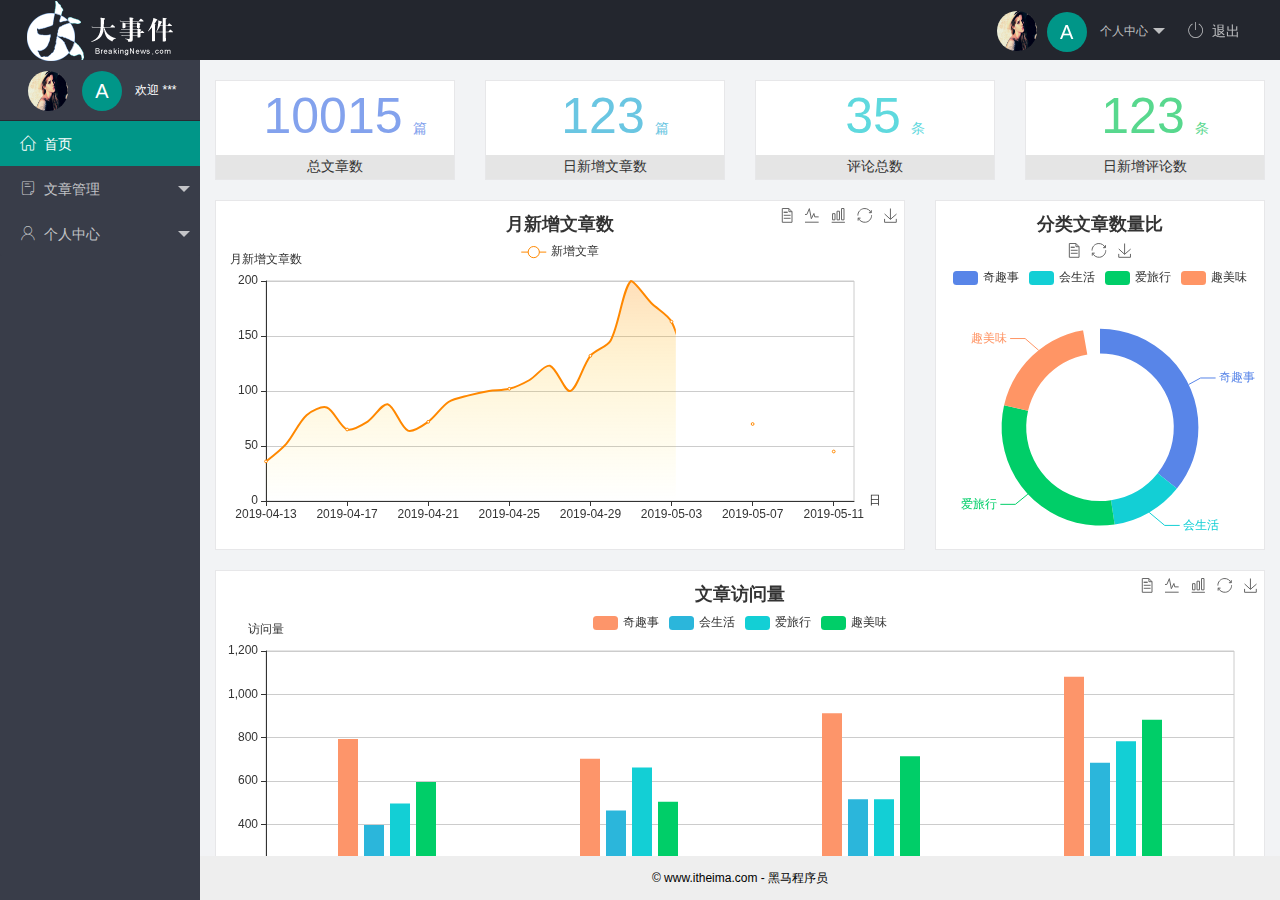
==== commit 3e395623: "完成了个人中心功能的开发" ====
--- a/index.html
+++ b/index.html
@@ -24,9 +24,9 @@
                         <img src="./assets/images/sample2.jpg" class="layui-nav-img" /><span class="text-avatar">A</span> 个人中心
                     </a>
                     <dl class="layui-nav-child">
-                        <dd><a href="">基本资料</a></dd>
-                        <dd><a href="">更换头像</a></dd>
-                        <dd><a href="">重置密码</a></dd>
+                        <dd><a href="./user/user_info.html" target="fm">基本资料</a></dd>
+                        <dd><a href="./user/user_avater.html" target="fm">更换头像</a></dd>
+                        <dd><a href="./user/user_pwd.html" target="fm">重置密码</a></dd>
                     </dl>
                 </li>
                 <li class="layui-nav-item"><a href="javascript:;" id="btnLogout"><span class="iconfont icon-tuichu"></span>退出</a></li>
@@ -52,9 +52,9 @@
                     <li class="layui-nav-item">
                         <a href="javascript:;"><span class="iconfont icon-user"></span>个人中心</a>
                         <dl class="layui-nav-child">
-                            <dd><a href="javascript:;"><i class="layui-icon layui-icon-app"></i>基本资料</a></dd>
-                            <dd><a href="javascript:;"><i class="layui-icon layui-icon-app"></i>更换头像</a></dd>
-                            <dd><a href="javascript:;"><i class="layui-icon layui-icon-app"></i>重置密码</a></dd>
+                            <dd><a href="./user/user_info.html" target="fm"><i class="layui-icon layui-icon-app"></i>基本资料</a></dd>
+                            <dd><a href="./user/user_avater.html" target="fm"><i class="layui-icon layui-icon-app"></i>更换头像</a></dd>
+                            <dd><a href="./user/user_pwd.html" target="fm"><i class="layui-icon layui-icon-app"></i>重置密码</a></dd>
                         </dl>
                     </li>
                 </ul>
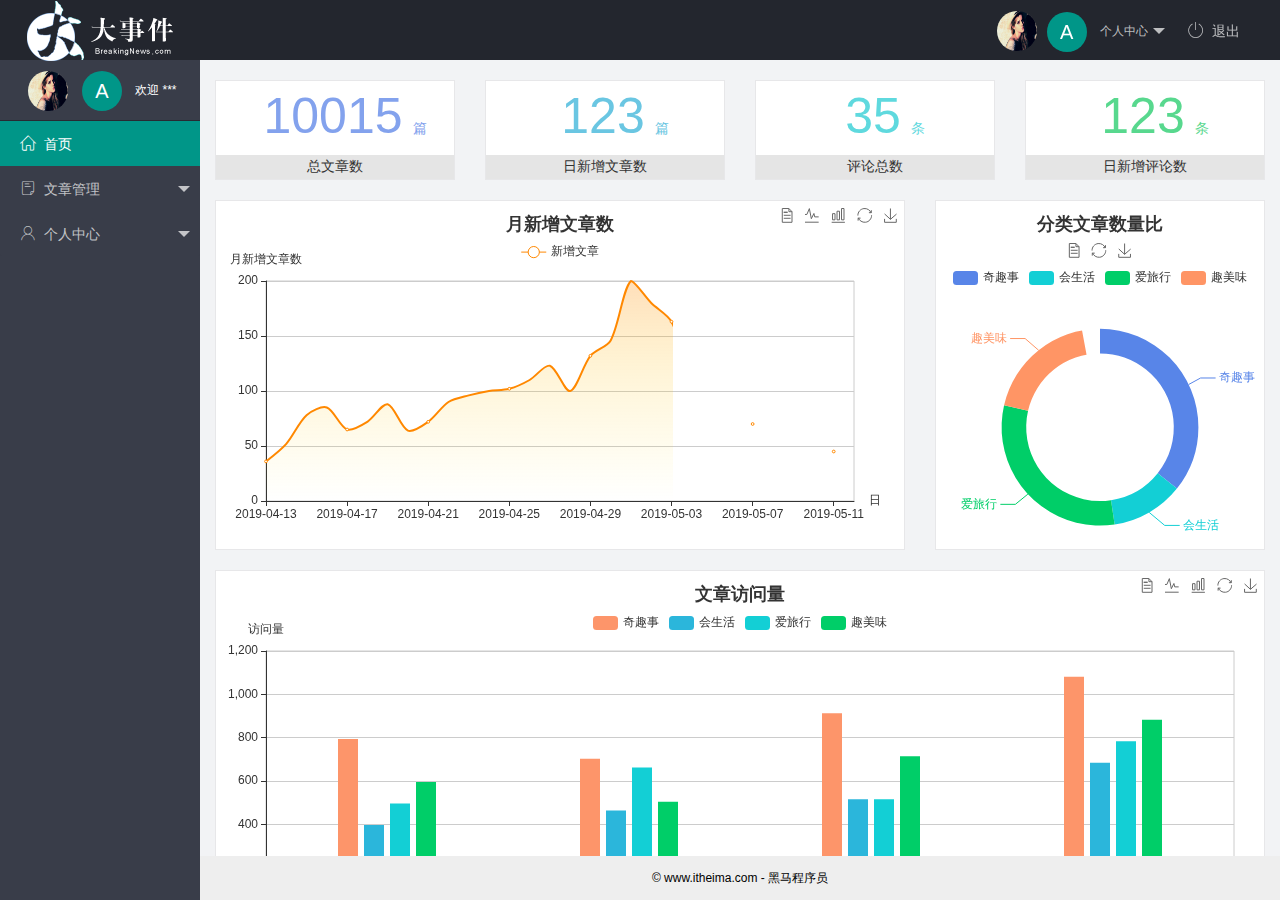
==== commit ed7efdde: "完成了文章管理相关功能的开发" ====
--- a/index.html
+++ b/index.html
@@ -44,9 +44,9 @@
                     <li class="layui-nav-item">
                         <a class="" href="javascript:;"><span class="iconfont icon-16"></span>文章管理</a>
                         <dl class="layui-nav-child">
-                            <dd><a href="javascript:;"><i class="layui-icon layui-icon-app"></i>文章类别</a></dd>
-                            <dd><a href="javascript:;"><i class="layui-icon layui-icon-app"></i>文章列表</a></dd>
-                            <dd><a href="javascript:;"><i class="layui-icon layui-icon-app"></i>发布文章</a></dd>
+                            <dd><a href="./article/art_cate.html" target="fm"><i class="layui-icon layui-icon-app"></i>文章类别</a></dd>
+                            <dd><a href="./article/art_list.html" target="fm"><i class="layui-icon layui-icon-app"></i>文章列表</a></dd>
+                            <dd><a href="./article/art_pub.html" target="fm"><i class="layui-icon layui-icon-app"></i>发布文章</a></dd>
                         </dl>
                     </li>
                     <li class="layui-nav-item">
